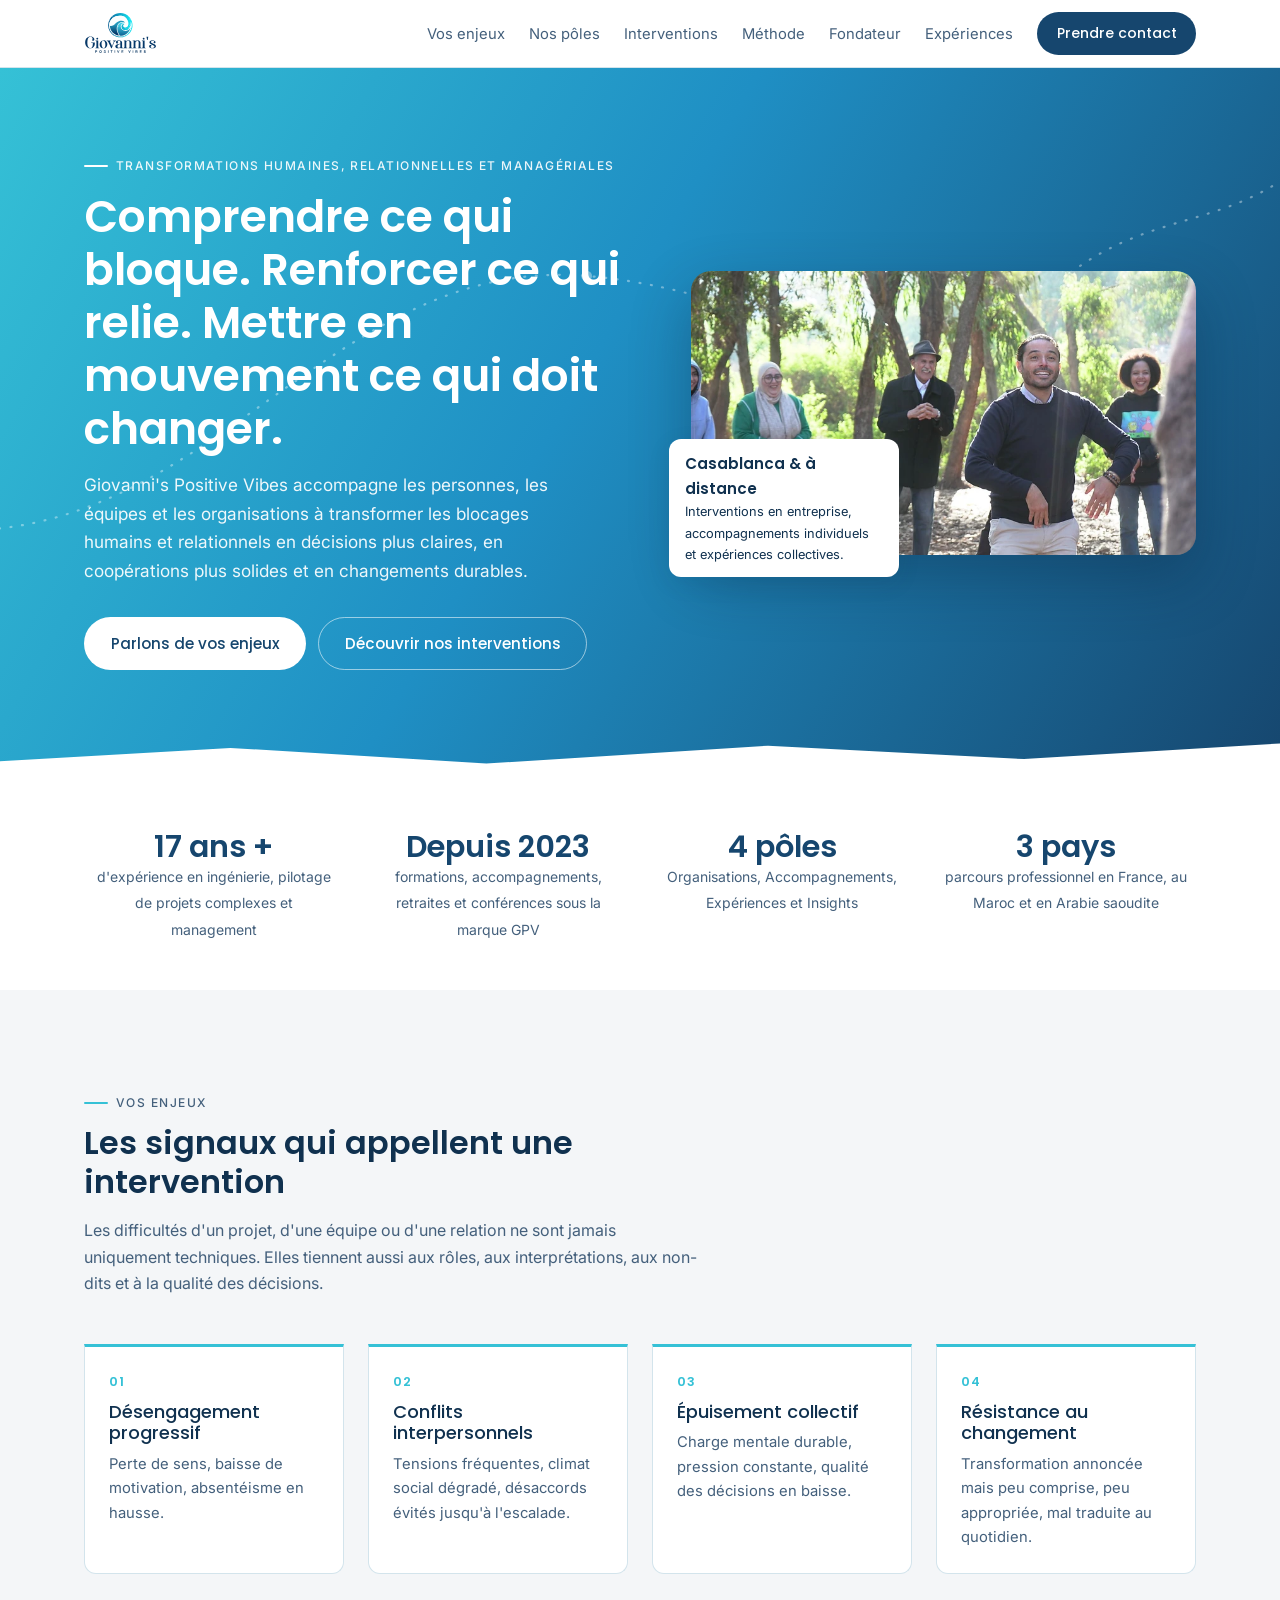
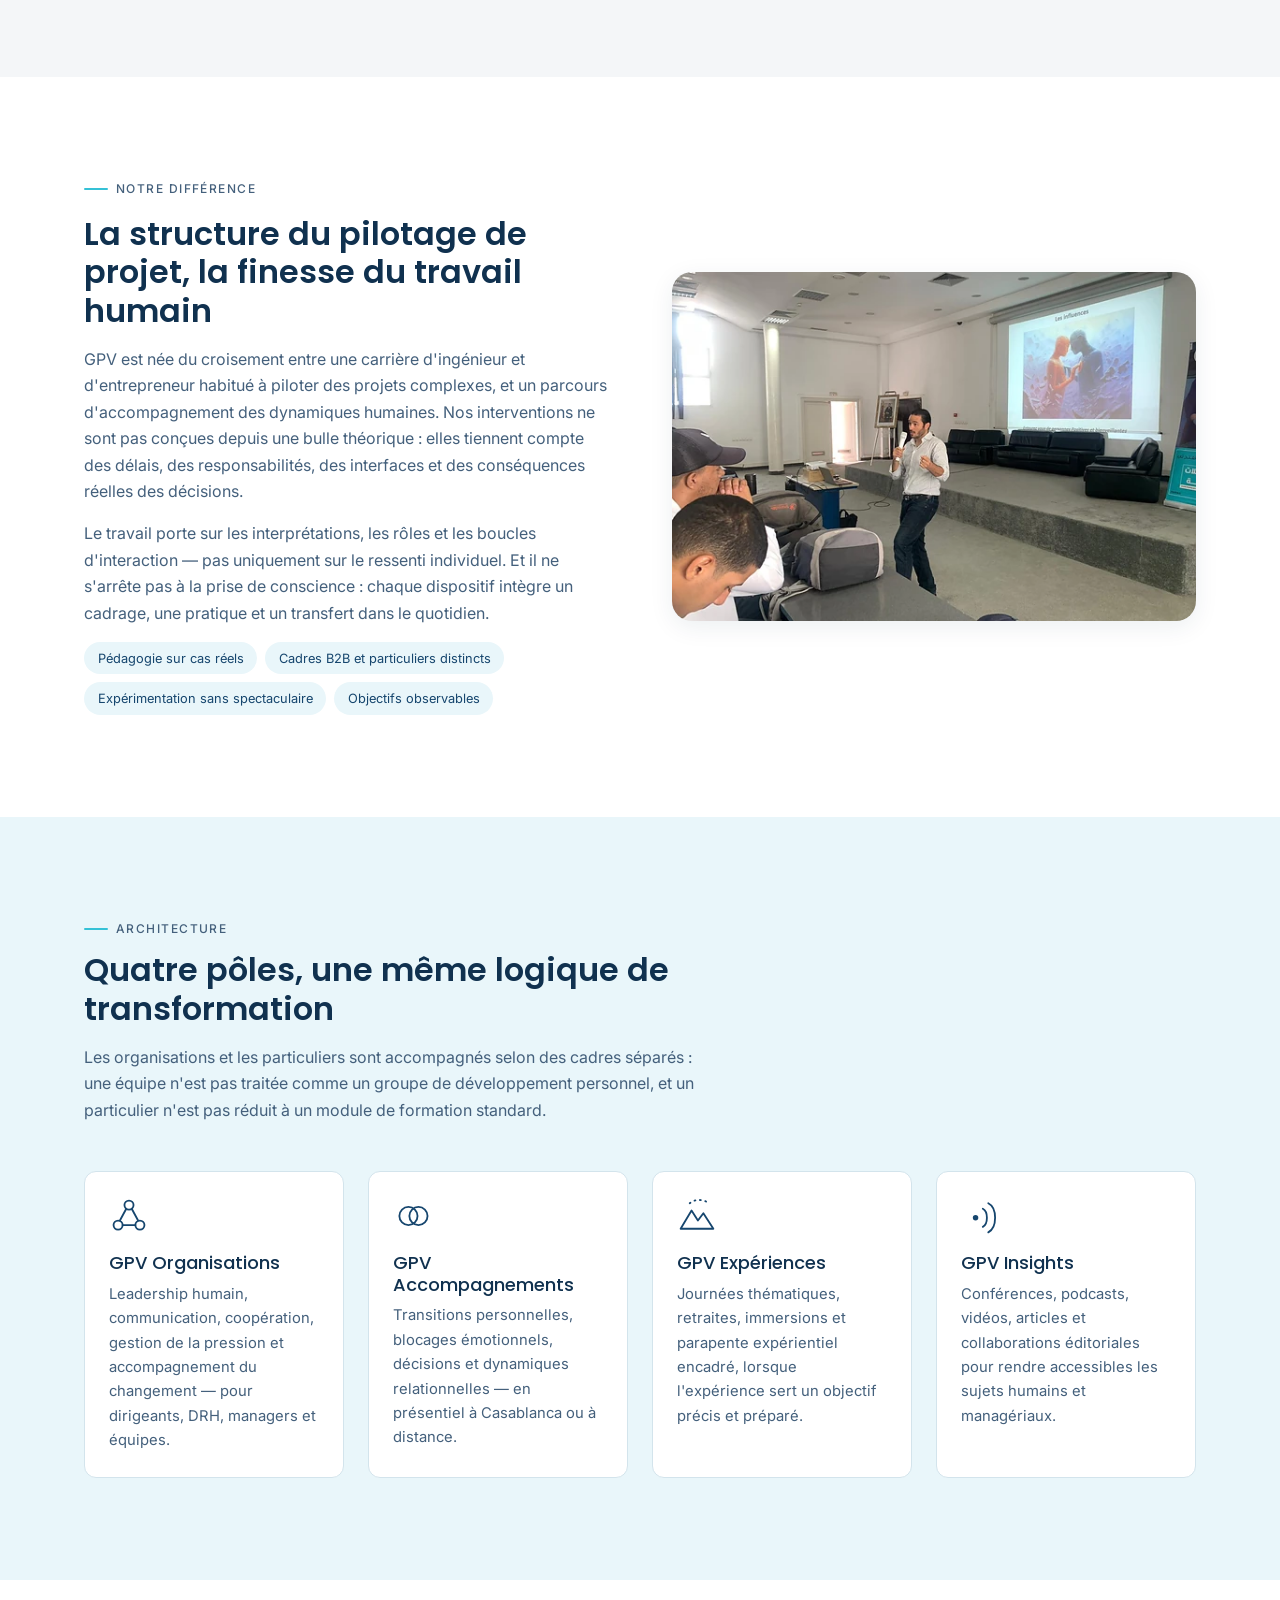
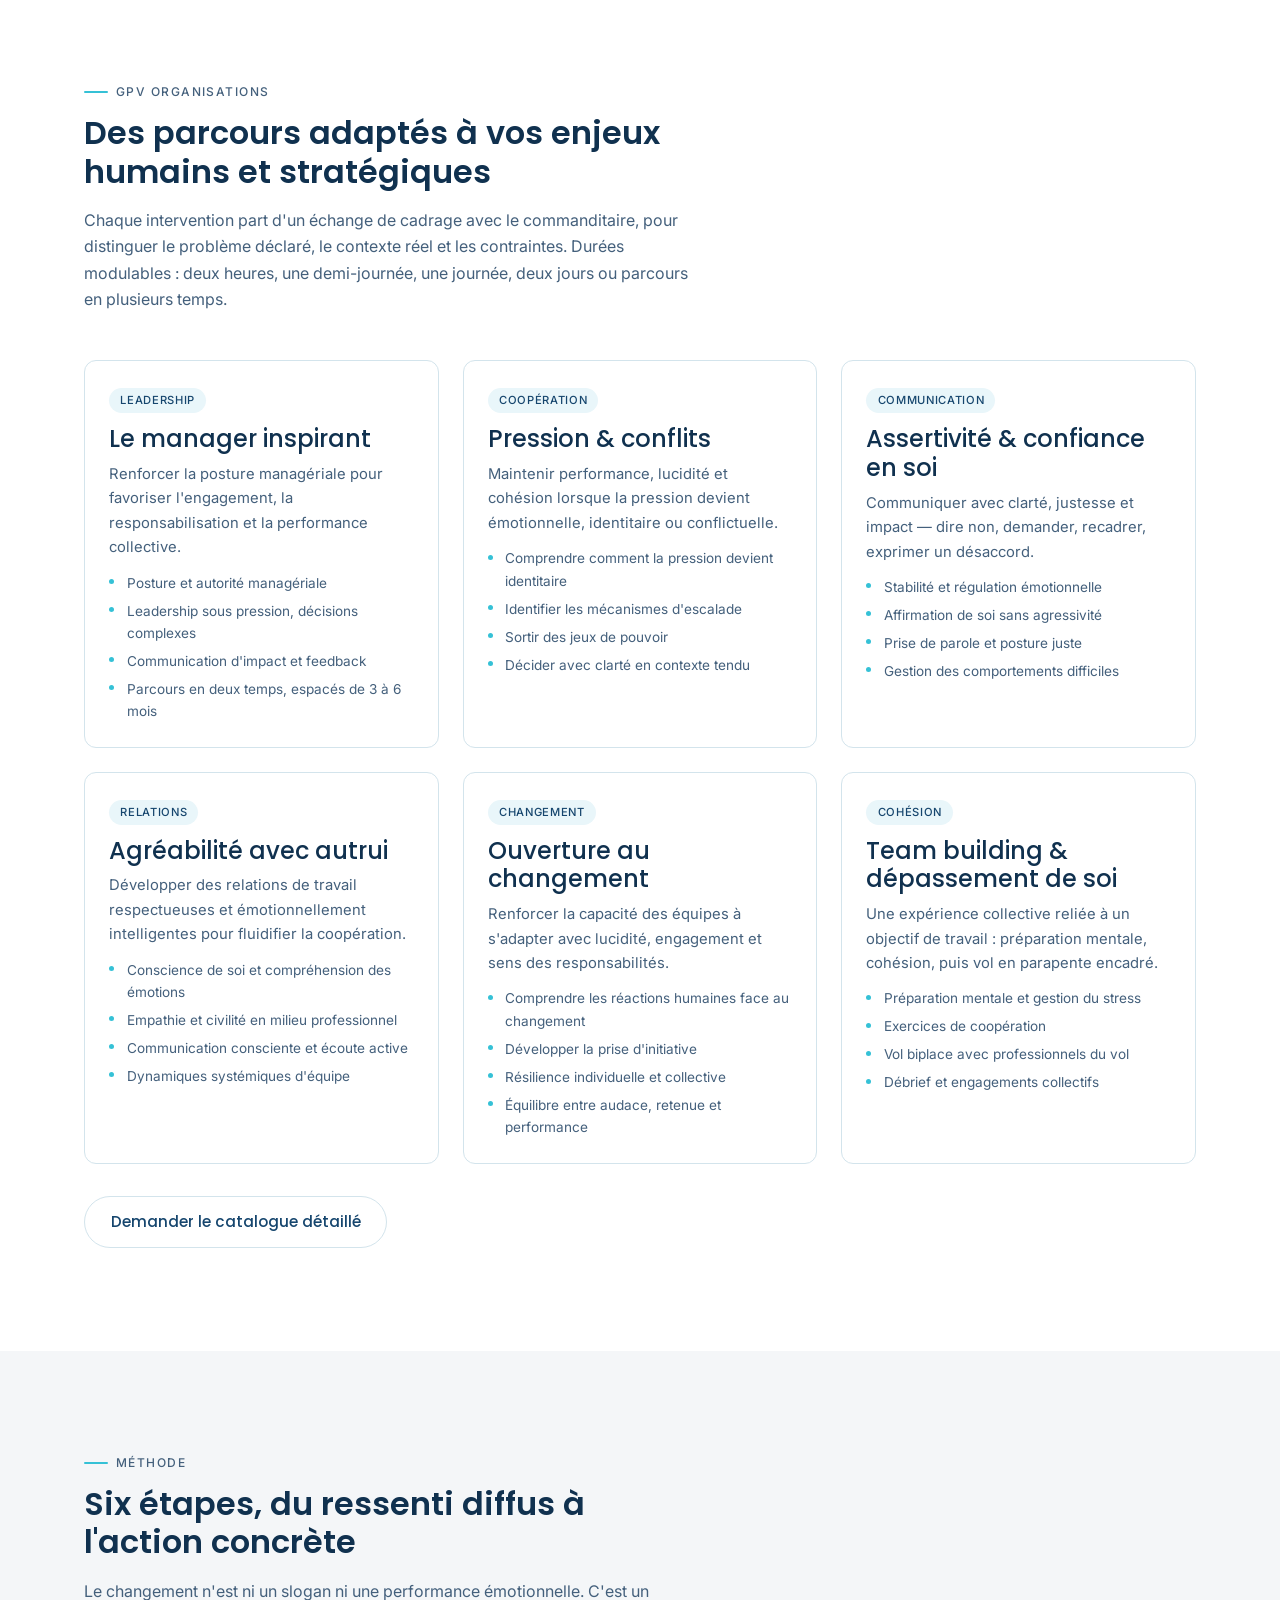
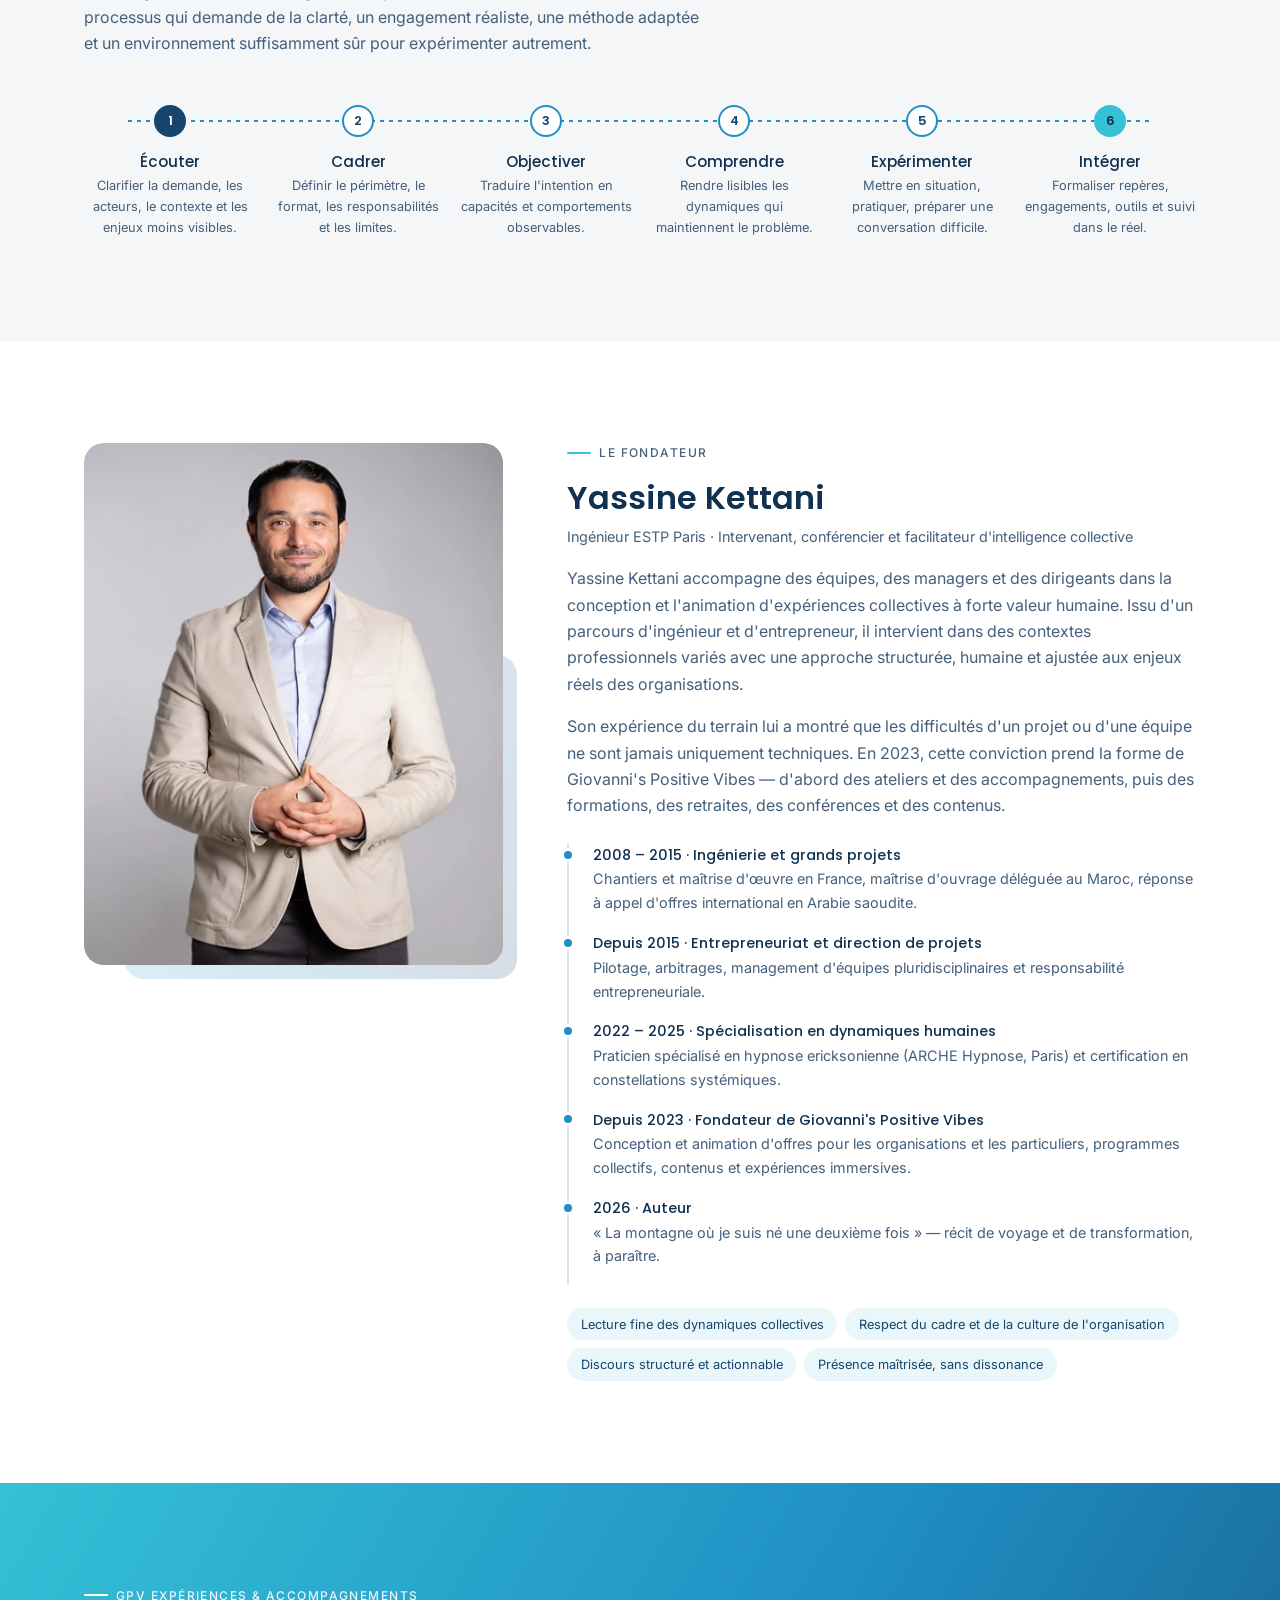
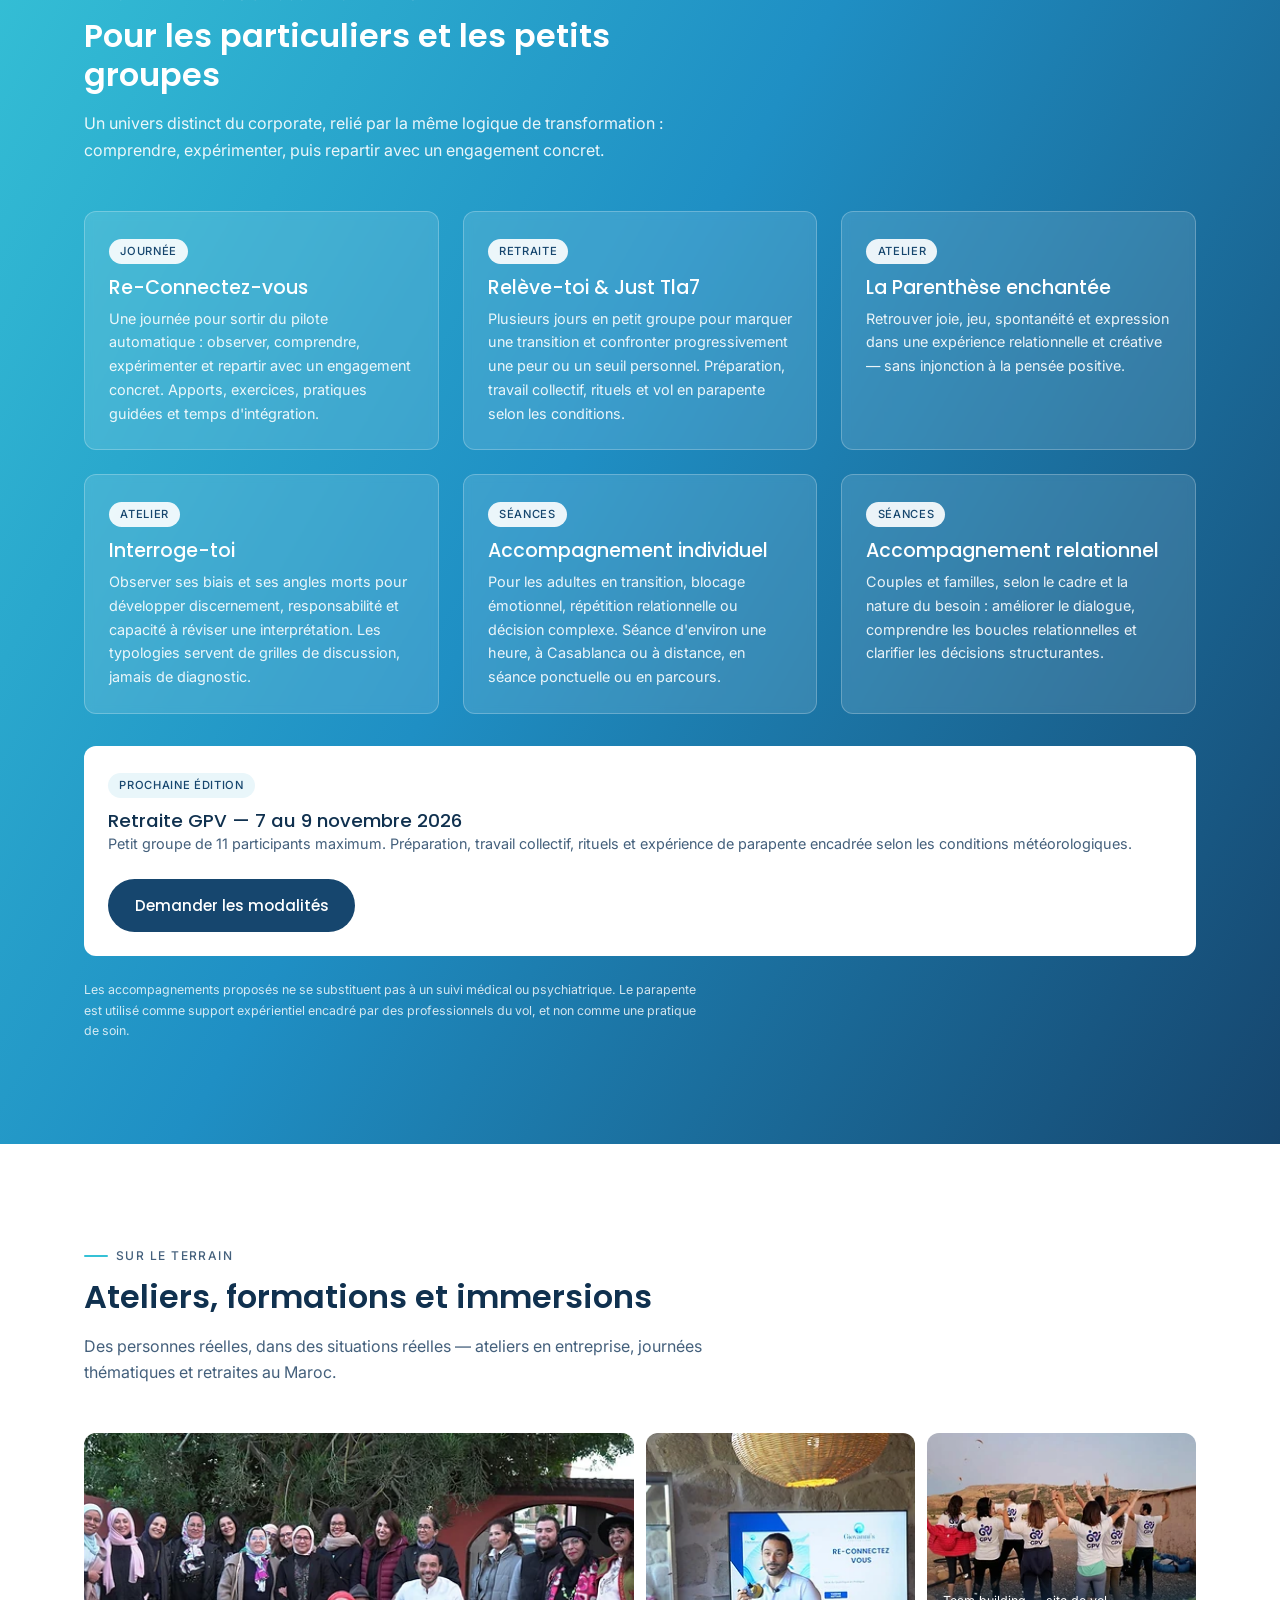
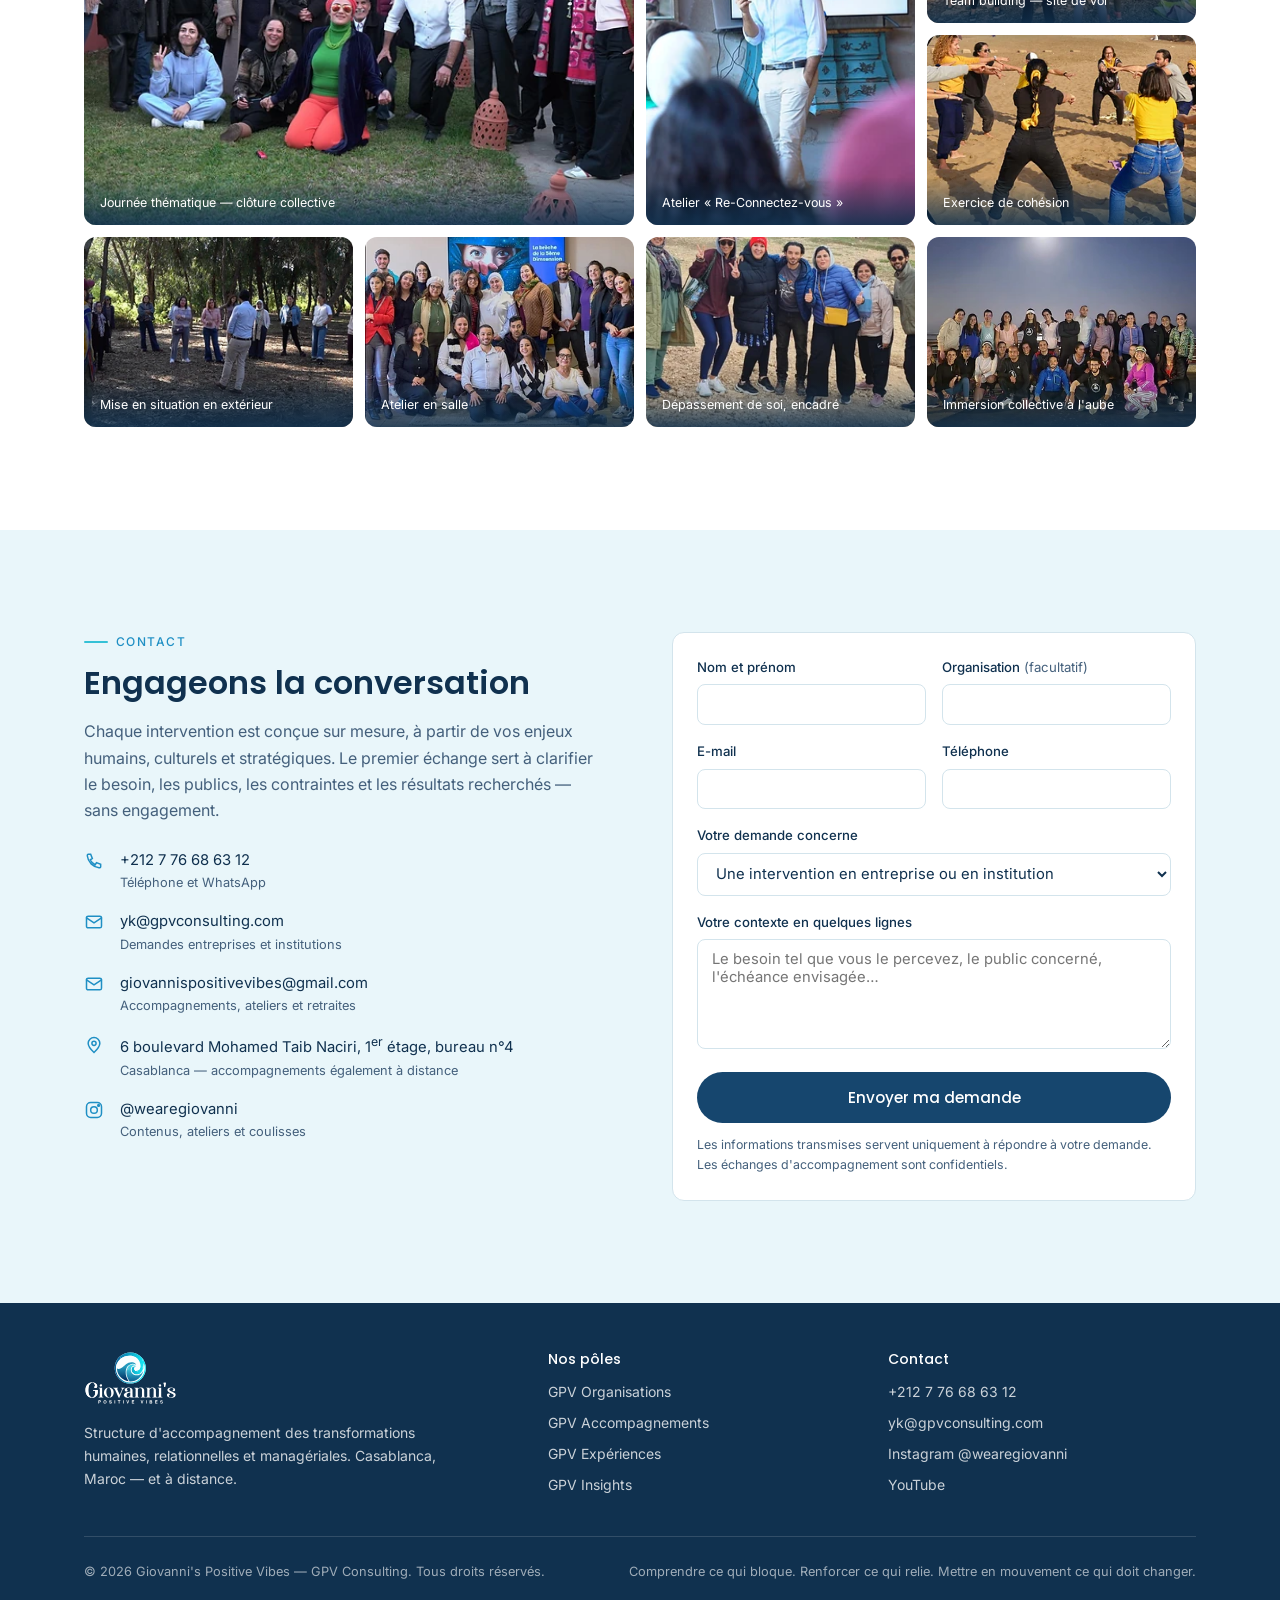
==== site/index.html @ feb708b2 "Initial commit" ====
<!doctype html>
<html lang="fr">
<head>
<meta charset="utf-8">
<meta name="viewport" content="width=device-width, initial-scale=1">
<title>Giovanni's Positive Vibes — Transformations humaines, relationnelles et managériales</title>
<meta name="description" content="GPV accompagne les personnes, les équipes et les organisations à transformer les blocages humains et relationnels en décisions plus claires, en coopérations plus solides et en changements durables. Casablanca et à distance.">
<meta property="og:title" content="Giovanni's Positive Vibes — Transformations humaines, relationnelles et managériales">
<meta property="og:description" content="Comprendre ce qui bloque. Renforcer ce qui relie. Mettre en mouvement ce qui doit changer.">
<meta property="og:image" content="img/manager-inspirant.jpg">
<meta property="og:type" content="website">
<link rel="icon" href="img/logo-gpv.svg">
<link rel="preconnect" href="https://fonts.googleapis.com">
<link rel="preconnect" href="https://fonts.gstatic.com" crossorigin>
<link href="https://fonts.googleapis.com/css2?family=Inter:wght@400;500;600&family=Poppins:wght@400;500;600&display=swap" rel="stylesheet">
<link rel="stylesheet" href="css/tokens.css">
<link rel="stylesheet" href="css/style.css">
</head>
<body>

<!-- ═══════════ NAVIGATION ═══════════ -->
<header class="nav">
  <div class="conteneur nav-int">
    <a class="nav-logo" href="#" aria-label="Giovanni's Positive Vibes — accueil">
      <img src="img/logo-gpv.svg" alt="Giovanni's Positive Vibes">
    </a>
    <button class="nav-burger" aria-label="Ouvrir le menu" aria-expanded="false" aria-controls="menu">
      <span></span><span></span><span></span>
    </button>
    <ul class="nav-liens" id="menu">
      <li><a href="#enjeux">Vos enjeux</a></li>
      <li><a href="#poles">Nos pôles</a></li>
      <li><a href="#interventions">Interventions</a></li>
      <li><a href="#methode">Méthode</a></li>
      <li><a href="#fondateur">Fondateur</a></li>
      <li><a href="#experiences">Expériences</a></li>
    </ul>
    <a class="btn btn--primaire btn--sm nav-cta" href="#contact">Prendre contact</a>
  </div>
</header>

<!-- ═══════════ HERO ═══════════ -->
<section class="hero">
  <svg class="hero-trace" viewBox="0 0 1440 600" preserveAspectRatio="none" aria-hidden="true">
    <path d="M-40 520 C 240 520, 380 210, 660 234 C 900 254, 1010 400, 1180 250 C 1290 152, 1380 190, 1480 96"
          fill="none" stroke="#fff" stroke-width="2.5" stroke-dasharray="1 12" stroke-linecap="round"/>
    <circle cx="-40" cy="520" r="8" fill="#fff"/>
    <circle cx="660" cy="234" r="6" fill="#fff"/>
    <circle cx="1180" cy="250" r="6" fill="#fff"/>
    <path d="M1480 96 l-16 -3 m16 3 l-7 14" stroke="#fff" stroke-width="3" fill="none" stroke-linecap="round"/>
  </svg>
  <div class="conteneur hero-int">
    <div>
      <p class="kicker">Transformations humaines, relationnelles et managériales</p>
      <h1>Comprendre ce qui bloque. Renforcer ce qui relie. Mettre en mouvement ce qui doit changer.</h1>
      <p class="hero-accroche">
        Giovanni's Positive Vibes accompagne les personnes, les équipes et les organisations
        à transformer les blocages humains et relationnels en décisions plus claires,
        en coopérations plus solides et en changements durables.
      </p>
      <div class="hero-actions">
        <a class="btn btn--clair" href="#contact">Parlons de vos enjeux</a>
        <a class="btn btn--fantome" href="#interventions">Découvrir nos interventions</a>
      </div>
    </div>
    <div class="hero-media">
      <picture><source type="image/webp" srcset="img/manager-inspirant.webp 1x, img/manager-inspirant@2x.webp 2x"><img src="img/manager-inspirant.jpg" width="1600" height="900" alt="Yassine Kettani animant un atelier expérientiel en extérieur avec un groupe de participants" fetchpriority="high" decoding="async"></picture>
      <div class="hero-vignette">
        <strong>Casablanca &amp; à distance</strong>
        Interventions en entreprise, accompagnements individuels et expériences collectives.
      </div>
    </div>
  </div>
</section>

<!-- ═══════════ REPÈRES ═══════════ -->
<section class="section" style="padding-top: var(--gpv-e-12); padding-bottom: var(--gpv-e-12);">
  <div class="conteneur">
    <div class="reperes reveal">
      <div class="repere">
        <strong>17 ans +</strong>
        <span>d'expérience en ingénierie, pilotage de projets complexes et management</span>
      </div>
      <div class="repere">
        <strong>Depuis 2023</strong>
        <span>formations, accompagnements, retraites et conférences sous la marque GPV</span>
      </div>
      <div class="repere">
        <strong>4 pôles</strong>
        <span>Organisations, Accompagnements, Expériences et Insights</span>
      </div>
      <div class="repere">
        <strong>3 pays</strong>
        <span>parcours professionnel en France, au Maroc et en Arabie saoudite</span>
      </div>
    </div>
  </div>
</section>

<!-- ═══════════ ENJEUX / SYMPTÔMES ═══════════ -->
<section class="section section--neutre" id="enjeux">
  <div class="conteneur">
    <div class="entete-section reveal">
      <p class="kicker">Vos enjeux</p>
      <h2>Les signaux qui appellent une intervention</h2>
      <p>
        Les difficultés d'un projet, d'une équipe ou d'une relation ne sont jamais uniquement
        techniques. Elles tiennent aussi aux rôles, aux interprétations, aux non-dits et à la
        qualité des décisions.
      </p>
    </div>
    <div class="grille g4 reveal">
      <div class="carte carte--symptome">
        <span class="carte-num">01</span>
        <h4>Désengagement progressif</h4>
        <p>Perte de sens, baisse de motivation, absentéisme en hausse.</p>
      </div>
      <div class="carte carte--symptome">
        <span class="carte-num">02</span>
        <h4>Conflits interpersonnels</h4>
        <p>Tensions fréquentes, climat social dégradé, désaccords évités jusqu'à l'escalade.</p>
      </div>
      <div class="carte carte--symptome">
        <span class="carte-num">03</span>
        <h4>Épuisement collectif</h4>
        <p>Charge mentale durable, pression constante, qualité des décisions en baisse.</p>
      </div>
      <div class="carte carte--symptome">
        <span class="carte-num">04</span>
        <h4>Résistance au changement</h4>
        <p>Transformation annoncée mais peu comprise, peu appropriée, mal traduite au quotidien.</p>
      </div>
    </div>
  </div>
</section>

<!-- ═══════════ DIFFÉRENCE ═══════════ -->
<section class="section">
  <div class="conteneur duo reveal">
    <div class="duo-texte">
      <p class="kicker">Notre différence</p>
      <h2>La structure du pilotage de projet, la finesse du travail humain</h2>
      <p>
        GPV est née du croisement entre une carrière d'ingénieur et d'entrepreneur habitué à piloter
        des projets complexes, et un parcours d'accompagnement des dynamiques humaines. Nos
        interventions ne sont pas conçues depuis une bulle théorique : elles tiennent compte
        des délais, des responsabilités, des interfaces et des conséquences réelles des décisions.
      </p>
      <p>
        Le travail porte sur les interprétations, les rôles et les boucles d'interaction —
        pas uniquement sur le ressenti individuel. Et il ne s'arrête pas à la prise de conscience :
        chaque dispositif intègre un cadrage, une pratique et un transfert dans le quotidien.
      </p>
      <div class="forces">
        <span class="force">Pédagogie sur cas réels</span>
        <span class="force">Cadres B2B et particuliers distincts</span>
        <span class="force">Expérimentation sans spectaculaire</span>
        <span class="force">Objectifs observables</span>
      </div>
    </div>
    <div class="duo-media">
      <picture><source type="image/webp" srcset="img/conference.webp 1x, img/conference@2x.webp 2x"><img src="img/conference.jpg" width="1120" height="747" alt="Yassine Kettani en conférence devant un auditoire" loading="lazy" decoding="async"></picture>
    </div>
  </div>
</section>

<!-- ═══════════ LES 4 PÔLES ═══════════ -->
<section class="section section--doux" id="poles">
  <div class="conteneur">
    <div class="entete-section reveal">
      <p class="kicker">Architecture</p>
      <h2>Quatre pôles, une même logique de transformation</h2>
      <p>
        Les organisations et les particuliers sont accompagnés selon des cadres séparés :
        une équipe n'est pas traitée comme un groupe de développement personnel, et un particulier
        n'est pas réduit à un module de formation standard.
      </p>
    </div>
    <div class="grille g4 reveal">
      <div class="carte">
        <div class="carte-picto">
          <svg width="40" height="40" viewBox="0 0 44 44" fill="none" stroke="currentColor" stroke-width="2" stroke-linecap="round" aria-hidden="true">
            <circle cx="22" cy="10" r="5"/><circle cx="10" cy="32" r="5"/><circle cx="34" cy="32" r="5"/>
            <path d="M19 14 L12 27 M25 14 L32 27 M15 32 L29 32"/>
          </svg>
        </div>
        <h4>GPV Organisations</h4>
        <p>Leadership humain, communication, coopération, gestion de la pression et accompagnement du changement — pour dirigeants, DRH, managers et équipes.</p>
      </div>
      <div class="carte">
        <div class="carte-picto">
          <svg width="40" height="40" viewBox="0 0 44 44" fill="none" stroke="currentColor" stroke-width="2" stroke-linecap="round" aria-hidden="true">
            <circle cx="17" cy="22" r="10"/><circle cx="28" cy="22" r="10"/>
          </svg>
        </div>
        <h4>GPV Accompagnements</h4>
        <p>Transitions personnelles, blocages émotionnels, décisions et dynamiques relationnelles — en présentiel à Casablanca ou à distance.</p>
      </div>
      <div class="carte">
        <div class="carte-picto">
          <svg width="40" height="40" viewBox="0 0 44 44" fill="none" stroke="currentColor" stroke-width="2" stroke-linecap="round" stroke-linejoin="round" aria-hidden="true">
            <path d="M4 36 L16 16 L23 27 L29 19 L40 36 Z"/>
            <path d="M14 8 C 20 3, 30 3, 36 9" stroke-dasharray="1 5"/>
          </svg>
        </div>
        <h4>GPV Expériences</h4>
        <p>Journées thématiques, retraites, immersions et parapente expérientiel encadré, lorsque l'expérience sert un objectif précis et préparé.</p>
      </div>
      <div class="carte">
        <div class="carte-picto">
          <svg width="40" height="40" viewBox="0 0 44 44" fill="none" stroke="currentColor" stroke-width="2" stroke-linecap="round" aria-hidden="true">
            <circle cx="16" cy="24" r="3" fill="currentColor" stroke="none"/>
            <path d="M24 14 C 30 17, 30 31, 24 34 M30 8 C 40 13, 40 35, 30 40"/>
          </svg>
        </div>
        <h4>GPV Insights</h4>
        <p>Conférences, podcasts, vidéos, articles et collaborations éditoriales pour rendre accessibles les sujets humains et managériaux.</p>
      </div>
    </div>
  </div>
</section>

<!-- ═══════════ INTERVENTIONS CORPORATE ═══════════ -->
<section class="section" id="interventions">
  <div class="conteneur">
    <div class="entete-section reveal">
      <p class="kicker">GPV Organisations</p>
      <h2>Des parcours adaptés à vos enjeux humains et stratégiques</h2>
      <p>
        Chaque intervention part d'un échange de cadrage avec le commanditaire, pour distinguer
        le problème déclaré, le contexte réel et les contraintes. Durées modulables :
        deux heures, une demi-journée, une journée, deux jours ou parcours en plusieurs temps.
      </p>
    </div>
    <div class="grille g3 reveal">
      <div class="carte carte--offre">
        <span class="etiquette">Leadership</span>
        <h3>Le manager inspirant</h3>
        <p>Renforcer la posture managériale pour favoriser l'engagement, la responsabilisation et la performance collective.</p>
        <ul>
          <li>Posture et autorité managériale</li>
          <li>Leadership sous pression, décisions complexes</li>
          <li>Communication d'impact et feedback</li>
          <li>Parcours en deux temps, espacés de 3 à 6 mois</li>
        </ul>
      </div>
      <div class="carte carte--offre">
        <span class="etiquette">Coopération</span>
        <h3>Pression &amp; conflits</h3>
        <p>Maintenir performance, lucidité et cohésion lorsque la pression devient émotionnelle, identitaire ou conflictuelle.</p>
        <ul>
          <li>Comprendre comment la pression devient identitaire</li>
          <li>Identifier les mécanismes d'escalade</li>
          <li>Sortir des jeux de pouvoir</li>
          <li>Décider avec clarté en contexte tendu</li>
        </ul>
      </div>
      <div class="carte carte--offre">
        <span class="etiquette">Communication</span>
        <h3>Assertivité &amp; confiance en soi</h3>
        <p>Communiquer avec clarté, justesse et impact — dire non, demander, recadrer, exprimer un désaccord.</p>
        <ul>
          <li>Stabilité et régulation émotionnelle</li>
          <li>Affirmation de soi sans agressivité</li>
          <li>Prise de parole et posture juste</li>
          <li>Gestion des comportements difficiles</li>
        </ul>
      </div>
      <div class="carte carte--offre">
        <span class="etiquette">Relations</span>
        <h3>Agréabilité avec autrui</h3>
        <p>Développer des relations de travail respectueuses et émotionnellement intelligentes pour fluidifier la coopération.</p>
        <ul>
          <li>Conscience de soi et compréhension des émotions</li>
          <li>Empathie et civilité en milieu professionnel</li>
          <li>Communication consciente et écoute active</li>
          <li>Dynamiques systémiques d'équipe</li>
        </ul>
      </div>
      <div class="carte carte--offre">
        <span class="etiquette">Changement</span>
        <h3>Ouverture au changement</h3>
        <p>Renforcer la capacité des équipes à s'adapter avec lucidité, engagement et sens des responsabilités.</p>
        <ul>
          <li>Comprendre les réactions humaines face au changement</li>
          <li>Développer la prise d'initiative</li>
          <li>Résilience individuelle et collective</li>
          <li>Équilibre entre audace, retenue et performance</li>
        </ul>
      </div>
      <div class="carte carte--offre">
        <span class="etiquette">Cohésion</span>
        <h3>Team building &amp; dépassement de soi</h3>
        <p>Une expérience collective reliée à un objectif de travail : préparation mentale, cohésion, puis vol en parapente encadré.</p>
        <ul>
          <li>Préparation mentale et gestion du stress</li>
          <li>Exercices de coopération</li>
          <li>Vol biplace avec professionnels du vol</li>
          <li>Débrief et engagements collectifs</li>
        </ul>
      </div>
    </div>
    <p style="margin-top: var(--gpv-e-8);" class="reveal">
      <a class="btn btn--contour" href="#contact">Demander le catalogue détaillé</a>
    </p>
  </div>
</section>

<!-- ═══════════ MÉTHODE ═══════════ -->
<section class="section section--neutre methode" id="methode">
  <div class="conteneur">
    <div class="entete-section reveal">
      <p class="kicker">Méthode</p>
      <h2>Six étapes, du ressenti diffus à l'action concrète</h2>
      <p>
        Le changement n'est ni un slogan ni une performance émotionnelle. C'est un processus qui
        demande de la clarté, un engagement réaliste, une méthode adaptée et un environnement
        suffisamment sûr pour expérimenter autrement.
      </p>
    </div>
    <div class="methode-etapes reveal">
      <div class="etape">
        <div class="etape-pastille">1</div>
        <h4>Écouter</h4>
        <p>Clarifier la demande, les acteurs, le contexte et les enjeux moins visibles.</p>
      </div>
      <div class="etape">
        <div class="etape-pastille">2</div>
        <h4>Cadrer</h4>
        <p>Définir le périmètre, le format, les responsabilités et les limites.</p>
      </div>
      <div class="etape">
        <div class="etape-pastille">3</div>
        <h4>Objectiver</h4>
        <p>Traduire l'intention en capacités et comportements observables.</p>
      </div>
      <div class="etape">
        <div class="etape-pastille">4</div>
        <h4>Comprendre</h4>
        <p>Rendre lisibles les dynamiques qui maintiennent le problème.</p>
      </div>
      <div class="etape">
        <div class="etape-pastille">5</div>
        <h4>Expérimenter</h4>
        <p>Mettre en situation, pratiquer, préparer une conversation difficile.</p>
      </div>
      <div class="etape">
        <div class="etape-pastille">6</div>
        <h4>Intégrer</h4>
        <p>Formaliser repères, engagements, outils et suivi dans le réel.</p>
      </div>
    </div>
  </div>
</section>

<!-- ═══════════ FONDATEUR ═══════════ -->
<section class="section" id="fondateur">
  <div class="conteneur fondateur reveal">
    <div class="fondateur-photo">
      <picture><source type="image/webp" srcset="img/fondateur.webp 1x, img/fondateur@2x.webp 2x"><img src="img/fondateur.jpg" width="940" height="1170" alt="Portrait de Yassine Kettani, fondateur de Giovanni's Positive Vibes" loading="lazy" decoding="async"></picture>
    </div>
    <div>
      <p class="kicker">Le fondateur</p>
      <h2 style="margin: var(--gpv-e-3) 0 0;">Yassine Kettani</h2>
      <p class="fondateur-titres">
        Ingénieur ESTP Paris · Intervenant, conférencier et facilitateur d'intelligence collective
      </p>
      <p>
        Yassine Kettani accompagne des équipes, des managers et des dirigeants dans la conception
        et l'animation d'expériences collectives à forte valeur humaine. Issu d'un parcours
        d'ingénieur et d'entrepreneur, il intervient dans des contextes professionnels variés avec
        une approche structurée, humaine et ajustée aux enjeux réels des organisations.
      </p>
      <p>
        Son expérience du terrain lui a montré que les difficultés d'un projet ou d'une équipe ne
        sont jamais uniquement techniques. En 2023, cette conviction prend la forme de Giovanni's
        Positive Vibes — d'abord des ateliers et des accompagnements, puis des formations,
        des retraites, des conférences et des contenus.
      </p>

      <ul class="parcours">
        <li><strong>2008 – 2015 · Ingénierie et grands projets</strong><br>
          <span>Chantiers et maîtrise d'œuvre en France, maîtrise d'ouvrage déléguée au Maroc, réponse à appel d'offres international en Arabie saoudite.</span></li>
        <li><strong>Depuis 2015 · Entrepreneuriat et direction de projets</strong><br>
          <span>Pilotage, arbitrages, management d'équipes pluridisciplinaires et responsabilité entrepreneuriale.</span></li>
        <li><strong>2022 – 2025 · Spécialisation en dynamiques humaines</strong><br>
          <span>Praticien spécialisé en hypnose ericksonienne (ARCHE Hypnose, Paris) et certification en constellations systémiques.</span></li>
        <li><strong>Depuis 2023 · Fondateur de Giovanni's Positive Vibes</strong><br>
          <span>Conception et animation d'offres pour les organisations et les particuliers, programmes collectifs, contenus et expériences immersives.</span></li>
        <li><strong>2026 · Auteur</strong><br>
          <span>« La montagne où je suis né une deuxième fois » — récit de voyage et de transformation, à paraître.</span></li>
      </ul>

      <div class="forces">
        <span class="force">Lecture fine des dynamiques collectives</span>
        <span class="force">Respect du cadre et de la culture de l'organisation</span>
        <span class="force">Discours structuré et actionnable</span>
        <span class="force">Présence maîtrisée, sans dissonance</span>
      </div>
    </div>
  </div>
</section>

<!-- ═══════════ EXPÉRIENCES (B2C) ═══════════ -->
<section class="section experiences" id="experiences">
  <div class="conteneur">
    <div class="entete-section reveal">
      <p class="kicker">GPV Expériences &amp; Accompagnements</p>
      <h2>Pour les particuliers et les petits groupes</h2>
      <p>
        Un univers distinct du corporate, relié par la même logique de transformation :
        comprendre, expérimenter, puis repartir avec un engagement concret.
      </p>
    </div>
    <div class="grille g3 reveal">
      <div class="carte-exp">
        <span class="etiquette">Journée</span>
        <h3>Re-Connectez-vous</h3>
        <p>Une journée pour sortir du pilote automatique : observer, comprendre, expérimenter et repartir avec un engagement concret. Apports, exercices, pratiques guidées et temps d'intégration.</p>
      </div>
      <div class="carte-exp">
        <span class="etiquette">Retraite</span>
        <h3>Relève-toi &amp; Just Tla7</h3>
        <p>Plusieurs jours en petit groupe pour marquer une transition et confronter progressivement une peur ou un seuil personnel. Préparation, travail collectif, rituels et vol en parapente selon les conditions.</p>
      </div>
      <div class="carte-exp">
        <span class="etiquette">Atelier</span>
        <h3>La Parenthèse enchantée</h3>
        <p>Retrouver joie, jeu, spontanéité et expression dans une expérience relationnelle et créative — sans injonction à la pensée positive.</p>
      </div>
      <div class="carte-exp">
        <span class="etiquette">Atelier</span>
        <h3>Interroge-toi</h3>
        <p>Observer ses biais et ses angles morts pour développer discernement, responsabilité et capacité à réviser une interprétation. Les typologies servent de grilles de discussion, jamais de diagnostic.</p>
      </div>
      <div class="carte-exp">
        <span class="etiquette">Séances</span>
        <h3>Accompagnement individuel</h3>
        <p>Pour les adultes en transition, blocage émotionnel, répétition relationnelle ou décision complexe. Séance d'environ une heure, à Casablanca ou à distance, en séance ponctuelle ou en parcours.</p>
      </div>
      <div class="carte-exp">
        <span class="etiquette">Séances</span>
        <h3>Accompagnement relationnel</h3>
        <p>Couples et familles, selon le cadre et la nature du besoin : améliorer le dialogue, comprendre les boucles relationnelles et clarifier les décisions structurantes.</p>
      </div>
    </div>

    <div class="encart-agenda reveal">
      <div>
        <span class="etiquette">Prochaine édition</span>
        <h3 style="font-size:1.15rem;">Retraite GPV — 7 au 9 novembre 2026</h3>
        <p>Petit groupe de 11 participants maximum. Préparation, travail collectif, rituels et expérience de parapente encadrée selon les conditions météorologiques.</p>
      </div>
      <a class="btn btn--primaire" href="#contact">Demander les modalités</a>
    </div>

    <p class="mention" style="color: rgba(255,255,255,.8); margin-top: var(--gpv-e-6); max-width: 78ch;">
      Les accompagnements proposés ne se substituent pas à un suivi médical ou psychiatrique.
      Le parapente est utilisé comme support expérientiel encadré par des professionnels du vol,
      et non comme une pratique de soin.
    </p>
  </div>
</section>

<!-- ═══════════ GALERIE ═══════════ -->
<section class="section">
  <div class="conteneur">
    <div class="entete-section reveal">
      <p class="kicker">Sur le terrain</p>
      <h2>Ateliers, formations et immersions</h2>
      <p>Des personnes réelles, dans des situations réelles — ateliers en entreprise, journées thématiques et retraites au Maroc.</p>
    </div>
    <div class="galerie reveal">
      <figure class="large">
        <picture><source type="image/webp" srcset="img/groupe-jardin.webp 1x, img/groupe-jardin@2x.webp 2x"><img src="img/groupe-jardin.jpg" width="1200" height="752" alt="Groupe de participants réunis à l'issue d'une journée d'atelier" loading="lazy" decoding="async"></picture>
        <figcaption>Journée thématique — clôture collective</figcaption>
      </figure>
      <figure class="haute">
        <picture><source type="image/webp" srcset="img/atelier-reconnectez.webp 1x, img/atelier-reconnectez@2x.webp 2x"><img src="img/atelier-reconnectez.jpg" width="576" height="758" alt="Animation de l'atelier Re-Connectez-vous devant un écran de présentation" loading="lazy" decoding="async"></picture>
        <figcaption>Atelier « Re-Connectez-vous »</figcaption>
      </figure>
      <figure>
        <picture><source type="image/webp" srcset="img/parapente-gpv.webp 1x, img/parapente-gpv@2x.webp 2x"><img src="img/parapente-gpv.jpg" width="600" height="600" alt="Équipe en t-shirts GPV, bras levés, sur un site de décollage de parapente" loading="lazy" decoding="async"></picture>
        <figcaption>Team building — site de vol</figcaption>
      </figure>
      <figure>
        <picture><source type="image/webp" srcset="img/plage-teambuilding.webp 1x, img/plage-teambuilding@2x.webp 2x"><img src="img/plage-teambuilding.jpg" width="680" height="442" alt="Exercice de cohésion en cercle sur la plage" loading="lazy" decoding="async"></picture>
        <figcaption>Exercice de cohésion</figcaption>
      </figure>
      <figure>
        <picture><source type="image/webp" srcset="img/cercle-foret.webp 1x, img/cercle-foret@2x.webp 2x"><img src="img/cercle-foret.jpg" width="600" height="833" alt="Groupe en cercle lors d'une mise en situation en extérieur" loading="lazy" decoding="async"></picture>
        <figcaption>Mise en situation en extérieur</figcaption>
      </figure>
      <figure>
        <picture><source type="image/webp" srcset="img/atelier-groupe.webp 1x, img/atelier-groupe@2x.webp 2x"><img src="img/atelier-groupe.jpg" width="680" height="510" alt="Groupe de participants à l'issue d'un atelier en salle" loading="lazy" decoding="async"></picture>
        <figcaption>Atelier en salle</figcaption>
      </figure>
      <figure>
        <picture><source type="image/webp" srcset="img/parapente-equipe.webp 1x, img/parapente-equipe@2x.webp 2x"><img src="img/parapente-equipe.jpg" width="680" height="495" alt="Groupe de participants au sommet du site de vol" loading="lazy" decoding="async"></picture>
        <figcaption>Dépassement de soi, encadré</figcaption>
      </figure>
      <figure>
        <picture><source type="image/webp" srcset="img/groupe-aube.webp 1x, img/groupe-aube@2x.webp 2x"><img src="img/groupe-aube.jpg" width="1200" height="531" alt="Grand groupe réuni à l'aube en bord de mer" loading="lazy" decoding="async"></picture>
        <figcaption>Immersion collective à l'aube</figcaption>
      </figure>
    </div>
  </div>
</section>

<!-- ═══════════ CONTACT ═══════════ -->
<section class="section section--doux" id="contact">
  <div class="conteneur contact">
    <div class="reveal">
      <p class="kicker">Contact</p>
      <h2 style="margin: var(--gpv-e-3) 0 var(--gpv-e-4);">Engageons la conversation</h2>
      <p style="color: var(--gpv-texte-secondaire);">
        Chaque intervention est conçue sur mesure, à partir de vos enjeux humains, culturels et
        stratégiques. Le premier échange sert à clarifier le besoin, les publics, les contraintes
        et les résultats recherchés — sans engagement.
      </p>
      <ul class="coord">
        <li>
          <svg width="20" height="20" viewBox="0 0 24 24" fill="none" stroke="currentColor" stroke-width="1.8" stroke-linecap="round" aria-hidden="true"><path d="M4 5c0-.6.4-1 1-1h3l2 5-2.5 1.5a12 12 0 006 6L15 14l5 2v3c0 .6-.4 1-1 1h-1A16 16 0 014 6V5z"/></svg>
          <span><a href="tel:+212776686312">+212 7 76 68 63 12</a><small>Téléphone et WhatsApp</small></span>
        </li>
        <li>
          <svg width="20" height="20" viewBox="0 0 24 24" fill="none" stroke="currentColor" stroke-width="1.8" stroke-linecap="round" aria-hidden="true"><rect x="3" y="5" width="18" height="14" rx="2"/><path d="M3 7l9 6 9-6"/></svg>
          <span><a href="mailto:yk@gpvconsulting.com">yk@gpvconsulting.com</a><small>Demandes entreprises et institutions</small></span>
        </li>
        <li>
          <svg width="20" height="20" viewBox="0 0 24 24" fill="none" stroke="currentColor" stroke-width="1.8" stroke-linecap="round" aria-hidden="true"><rect x="3" y="5" width="18" height="14" rx="2"/><path d="M3 7l9 6 9-6"/></svg>
          <span><a href="mailto:giovannispositivevibes@gmail.com">giovannispositivevibes@gmail.com</a><small>Accompagnements, ateliers et retraites</small></span>
        </li>
        <li>
          <svg width="20" height="20" viewBox="0 0 24 24" fill="none" stroke="currentColor" stroke-width="1.8" stroke-linecap="round" aria-hidden="true"><path d="M12 21s7-6.3 7-11a7 7 0 10-14 0c0 4.7 7 11 7 11z"/><circle cx="12" cy="10" r="2.5"/></svg>
          <span>6 boulevard Mohamed Taib Naciri, 1<sup>er</sup> étage, bureau n°4<small>Casablanca — accompagnements également à distance</small></span>
        </li>
        <li>
          <svg width="20" height="20" viewBox="0 0 24 24" fill="none" stroke="currentColor" stroke-width="1.8" stroke-linecap="round" aria-hidden="true"><rect x="3" y="3" width="18" height="18" rx="5"/><circle cx="12" cy="12" r="4"/><circle cx="17.5" cy="6.5" r="1" fill="currentColor"/></svg>
          <span><a href="https://www.instagram.com/wearegiovanni/">@wearegiovanni</a><small>Contenus, ateliers et coulisses</small></span>
        </li>
      </ul>
    </div>

    <form class="reveal" id="formulaire">
      <div class="champ-duo">
        <div class="champ">
          <label for="nom">Nom et prénom</label>
          <input type="text" id="nom" name="nom" required autocomplete="name">
        </div>
        <div class="champ">
          <label for="organisation">Organisation <span style="color:var(--gpv-texte-secondaire);font-weight:400;">(facultatif)</span></label>
          <input type="text" id="organisation" name="organisation" autocomplete="organization">
        </div>
      </div>
      <div class="champ-duo">
        <div class="champ">
          <label for="email">E-mail</label>
          <input type="email" id="email" name="email" required autocomplete="email">
        </div>
        <div class="champ">
          <label for="telephone">Téléphone</label>
          <input type="tel" id="telephone" name="telephone" autocomplete="tel">
        </div>
      </div>
      <div class="champ">
        <label for="sujet">Votre demande concerne</label>
        <select id="sujet" name="sujet">
          <option>Une intervention en entreprise ou en institution</option>
          <option>Une conférence ou un temps fort managérial</option>
          <option>Un team building</option>
          <option>Un accompagnement individuel</option>
          <option>Un accompagnement relationnel (couple, famille)</option>
          <option>Un atelier ou une retraite</option>
          <option>Une collaboration éditoriale ou média</option>
        </select>
      </div>
      <div class="champ">
        <label for="message">Votre contexte en quelques lignes</label>
        <textarea id="message" name="message" required placeholder="Le besoin tel que vous le percevez, le public concerné, l'échéance envisagée…"></textarea>
      </div>
      <button class="btn btn--primaire" type="submit" style="width:100%; justify-content:center;">Envoyer ma demande</button>
      <p class="mention">
        Les informations transmises servent uniquement à répondre à votre demande. Les échanges
        d'accompagnement sont confidentiels.
      </p>
    </form>
  </div>
</section>

<!-- ═══════════ PIED DE PAGE ═══════════ -->
<footer class="pied">
  <div class="conteneur">
    <div class="pied-haut">
      <div>
        <img src="img/logo-gpv-blanc.svg" alt="Giovanni's Positive Vibes">
        <p style="max-width: 42ch;">
          Structure d'accompagnement des transformations humaines, relationnelles et managériales.
          Casablanca, Maroc — et à distance.
        </p>
      </div>
      <div>
        <h4>Nos pôles</h4>
        <ul>
          <li><a href="#interventions">GPV Organisations</a></li>
          <li><a href="#experiences">GPV Accompagnements</a></li>
          <li><a href="#experiences">GPV Expériences</a></li>
          <li><a href="#fondateur">GPV Insights</a></li>
        </ul>
      </div>
      <div>
        <h4>Contact</h4>
        <ul>
          <li><a href="tel:+212776686312">+212 7 76 68 63 12</a></li>
          <li><a href="mailto:yk@gpvconsulting.com">yk@gpvconsulting.com</a></li>
          <li><a href="https://www.instagram.com/wearegiovanni/">Instagram @wearegiovanni</a></li>
          <li><a href="https://www.youtube.com/@giovannispositivevibes">YouTube</a></li>
        </ul>
      </div>
    </div>
    <div class="pied-bas">
      <span>© 2026 Giovanni's Positive Vibes — GPV Consulting. Tous droits réservés.</span>
      <span>Comprendre ce qui bloque. Renforcer ce qui relie. Mettre en mouvement ce qui doit changer.</span>
    </div>
  </div>
</footer>

<script>
  // menu mobile
  const burger = document.querySelector('.nav-burger');
  const menu = document.getElementById('menu');
  burger.addEventListener('click', () => {
    const ouvert = menu.classList.toggle('ouvert');
    burger.setAttribute('aria-expanded', ouvert);
  });
  menu.addEventListener('click', e => {
    if (e.target.tagName === 'A') { menu.classList.remove('ouvert'); burger.setAttribute('aria-expanded', false); }
  });

  // apparition au défilement
  const observateur = new IntersectionObserver(entrees => {
    entrees.forEach(e => { if (e.isIntersecting) { e.target.classList.add('vu'); observateur.unobserve(e.target); } });
  }, { rootMargin: '0px 0px -60px 0px' });
  document.querySelectorAll('.reveal').forEach(el => observateur.observe(el));

  // formulaire : compose un e-mail prérempli (aucun serveur requis)
  document.getElementById('formulaire').addEventListener('submit', e => {
    e.preventDefault();
    const d = new FormData(e.target);
    const corps = [
      'Nom : ' + d.get('nom'),
      'Organisation : ' + (d.get('organisation') || '—'),
      'E-mail : ' + d.get('email'),
      'Téléphone : ' + (d.get('telephone') || '—'),
      'Demande : ' + d.get('sujet'),
      '',
      'Contexte :',
      d.get('message')
    ].join('\n');
    const pro = d.get('sujet').includes('entreprise') || d.get('sujet').includes('conférence') || d.get('sujet').includes('team building');
    const dest = pro ? 'yk@gpvconsulting.com' : 'giovannispositivevibes@gmail.com';
    location.href = 'mailto:' + dest
      + '?subject=' + encodeURIComponent('Demande via le site — ' + d.get('sujet'))
      + '&body=' + encodeURIComponent(corps);
  });
</script>
</body>
</html>
---- site/css/tokens.css ----
/* ============================================================
   GPV — Giovanni's Positive Vibes
   Design tokens · Direction « La Trajectoire » · v1.0 · juillet 2026
   Source unique de vérité : la charte (charte/index.html), le site
   et tous les gabarits (print + réseaux sociaux) consomment ces variables.
   ============================================================ */

:root {
  /* ---- Couleurs de marque (issues du logo) ------------------ */
  --gpv-turquoise: #35C1D6;
  --gpv-azur:      #1F8FC4;
  --gpv-indigo:    #16466E;
  --gpv-nuit:      #10314F;
  --gpv-ciel:      #E9F6FA;
  --gpv-perle:     #F4F6F8;
  --gpv-blanc:     #FFFFFF;

  /* ---- Rôles fonctionnels ------------------------------------ */
  --gpv-texte:             var(--gpv-nuit);
  --gpv-texte-secondaire:  #44607C;            /* AA sur blanc (6,5:1) */
  --gpv-texte-inverse:     var(--gpv-blanc);
  --gpv-fond:              var(--gpv-blanc);
  --gpv-fond-doux:         var(--gpv-ciel);
  --gpv-fond-neutre:       var(--gpv-perle);
  --gpv-fond-sombre:       var(--gpv-nuit);
  --gpv-action:            var(--gpv-indigo);  /* boutons/liens : blanc dessus = AA (9,8:1) */
  --gpv-action-survol:     var(--gpv-azur);
  --gpv-accent:            var(--gpv-turquoise); /* accent graphique — jamais pour du texte sur blanc */
  --gpv-filet:             #D3E4EC;

  /* ---- Dégradé signature (réservé aux moments clés) ---------- */
  --gpv-degrade:      linear-gradient(120deg, #35C1D6 0%, #1F8FC4 45%, #16466E 100%);
  --gpv-degrade-doux: linear-gradient(120deg, rgba(53,193,214,.14), rgba(31,143,196,.10), rgba(22,70,110,.16));

  /* ---- Typographies (2 familles maximum) --------------------- */
  --gpv-font-titres: 'Poppins', 'Segoe UI', 'Helvetica Neue', sans-serif;
  --gpv-font-texte:  'Inter', 'Helvetica Neue', Arial, sans-serif;

  --gpv-taille-h1:      clamp(2.125rem, 4vw, 2.75rem);  /* 34–44 px · Poppins 600 · lh 1.18 */
  --gpv-taille-h2:      clamp(1.625rem, 3vw, 2rem);     /* 26–32 px · Poppins 600 · lh 1.25 */
  --gpv-taille-h3:      1.5rem;                         /* 24 px · Poppins 500 · lh 1.33 */
  --gpv-taille-h4:      1.125rem;                       /* 18 px · Poppins 500 · lh 1.45 */
  --gpv-taille-texte:   1rem;                           /* 16 px · Inter 400 · lh 1.65 */
  --gpv-taille-petit:   .875rem;                        /* 14 px · Inter 400 · lh 1.6 */
  --gpv-taille-legende: .75rem;                         /* 12 px · Inter 500 · maj + espacé */
  --gpv-espacement-legende: .12em;

  /* ---- Espacements (base 4 px) ------------------------------- */
  --gpv-e-1:  .25rem;
  --gpv-e-2:  .5rem;
  --gpv-e-3:  .75rem;
  --gpv-e-4:  1rem;
  --gpv-e-6:  1.5rem;
  --gpv-e-8:  2rem;
  --gpv-e-12: 3rem;
  --gpv-e-16: 4rem;

  /* ---- Rayons et ombres --------------------------------------- */
  --gpv-rayon:        12px;
  --gpv-rayon-grand:  20px;
  --gpv-rayon-pilule: 999px;
  --gpv-ombre-carte:  0 2px 10px rgba(16, 49, 79, .06);
  --gpv-ombre-douce:  0 6px 24px rgba(16, 49, 79, .08);
}
---- site/css/style.css ----
/* ============================================================
   GPV — Site web · page d'accueil
   Direction « La Trajectoire » · consomme css/tokens.css
   ============================================================ */

*, *::before, *::after { margin: 0; padding: 0; box-sizing: border-box; }
html { scroll-behavior: smooth; scroll-padding-top: 84px; }
body {
  font-family: var(--gpv-font-texte);
  font-size: var(--gpv-taille-texte);
  line-height: 1.65;
  color: var(--gpv-texte);
  background: var(--gpv-fond);
  -webkit-font-smoothing: antialiased;
}
img, svg { display: block; max-width: 100%; }
picture { display: block; }
/* les photos portent des attributs width/height natifs : on laisse le CSS piloter la taille rendue */
.hero-media img, .duo-media img, .fondateur-photo img { height: auto; }
a { color: inherit; }

h1, h2, h3, h4 { font-family: var(--gpv-font-titres); font-weight: 600; line-height: 1.2; }
h3, h4 { font-weight: 500; }
h1 { font-size: var(--gpv-taille-h1); }
h2 { font-size: var(--gpv-taille-h2); }
h3 { font-size: var(--gpv-taille-h3); }
h4 { font-size: var(--gpv-taille-h4); }

.conteneur { width: 100%; max-width: 1160px; margin: 0 auto; padding: 0 var(--gpv-e-6); }
.section { padding: clamp(3.5rem, 8vw, 6.5rem) 0; }
.section--doux   { background: var(--gpv-fond-doux); }
.section--neutre { background: var(--gpv-fond-neutre); }

/* --- éléments de titre de section --- */
.kicker {
  font-size: var(--gpv-taille-legende); font-weight: 500;
  letter-spacing: var(--gpv-espacement-legende); text-transform: uppercase;
  color: var(--gpv-azur); display: flex; align-items: center; gap: var(--gpv-e-2);
}
.kicker::before { content: ''; width: 24px; height: 2px; background: var(--gpv-accent); border-radius: 2px; }
.entete-section { max-width: 62ch; margin-bottom: var(--gpv-e-12); }
.entete-section h2 { margin: var(--gpv-e-3) 0 var(--gpv-e-4); }
.entete-section p { color: var(--gpv-texte-secondaire); }

/* --- boutons --- */
.btn {
  display: inline-flex; align-items: center; gap: var(--gpv-e-2);
  font-family: var(--gpv-font-titres); font-weight: 500; font-size: .95rem;
  padding: .8rem 1.6rem; border-radius: var(--gpv-rayon-pilule);
  text-decoration: none; border: 1px solid transparent;
  transition: background .2s ease, transform .2s ease, border-color .2s ease;
}
.btn:hover { transform: translateY(-1px); }
.btn--primaire { background: var(--gpv-action); color: var(--gpv-blanc); }
.btn--primaire:hover { background: var(--gpv-action-survol); }
.btn--clair { background: var(--gpv-blanc); color: var(--gpv-indigo); }
.btn--clair:hover { background: var(--gpv-ciel); }
.btn--fantome { border-color: rgba(255,255,255,.55); color: var(--gpv-blanc); }
.btn--fantome:hover { background: rgba(255,255,255,.14); }
.btn--contour { border-color: var(--gpv-filet); color: var(--gpv-indigo); }
.btn--contour:hover { background: var(--gpv-fond-doux); border-color: var(--gpv-azur); }
.btn--sm { padding: .55rem 1.15rem; font-size: .875rem; }

/* ============ navigation ============ */
.nav {
  position: sticky; top: 0; z-index: 100;
  background: rgba(255,255,255,.92); backdrop-filter: blur(10px);
  border-bottom: 1px solid var(--gpv-filet);
}
.nav-int { display: flex; align-items: center; gap: var(--gpv-e-6); padding-block: var(--gpv-e-3); }
.nav-logo img { height: 42px; width: auto; }
.nav-liens { display: flex; gap: var(--gpv-e-6); margin-left: auto; list-style: none; }
.nav-liens a {
  text-decoration: none; font-size: .925rem; color: var(--gpv-texte-secondaire);
  padding: .25rem 0; border-bottom: 2px solid transparent; transition: color .2s, border-color .2s;
}
.nav-liens a:hover { color: var(--gpv-indigo); border-color: var(--gpv-accent); }
.nav-cta { flex: none; }
.nav-burger { display: none; margin-left: auto; background: none; border: 0; cursor: pointer; padding: .4rem; }
.nav-burger span { display: block; width: 22px; height: 2px; background: var(--gpv-nuit); border-radius: 2px; }
.nav-burger span + span { margin-top: 5px; }

/* ============ hero ============ */
.hero { position: relative; background: var(--gpv-degrade); color: var(--gpv-blanc); overflow: hidden; }
.hero::after {  /* vague de transition vers la section suivante */
  content: ''; position: absolute; left: 0; right: 0; bottom: -1px; height: 56px;
  background: var(--gpv-blanc);
  clip-path: polygon(0 62%, 18% 38%, 38% 66%, 60% 34%, 80% 58%, 100% 30%, 100% 100%, 0 100%);
}
.hero-trace { position: absolute; inset: 0; pointer-events: none; opacity: .38; }
.hero-int {
  position: relative; z-index: 2;
  display: grid; grid-template-columns: 1.05fr .95fr; gap: var(--gpv-e-12); align-items: center;
  padding-top: clamp(3rem, 7vw, 5.5rem); padding-bottom: clamp(5rem, 9vw, 7rem);
}
.hero .kicker { color: rgba(255,255,255,.9); }
.hero .kicker::before { background: var(--gpv-blanc); }
.hero h1 { margin: var(--gpv-e-4) 0; max-width: 22ch; }
.hero-accroche { font-size: 1.075rem; color: rgba(255,255,255,.92); max-width: 46ch; }
.hero-actions { display: flex; flex-wrap: wrap; gap: var(--gpv-e-3); margin-top: var(--gpv-e-8); }
.hero-media { position: relative; }
.hero-media img {
  width: 100%; border-radius: var(--gpv-rayon-grand);
  box-shadow: 0 24px 60px rgba(8, 32, 56, .32);
}
.hero-vignette {
  position: absolute; bottom: -22px; left: -22px;
  background: var(--gpv-blanc); color: var(--gpv-nuit);
  border-radius: var(--gpv-rayon); padding: var(--gpv-e-3) var(--gpv-e-4);
  box-shadow: var(--gpv-ombre-douce); font-size: .8rem; max-width: 230px;
}
.hero-vignette strong { font-family: var(--gpv-font-titres); font-weight: 600; display: block; font-size: .95rem; }

/* ============ bandeau de repères ============ */
.reperes { display: grid; grid-template-columns: repeat(4, 1fr); gap: var(--gpv-e-6); }
.repere { text-align: center; padding: 0 var(--gpv-e-2); }
.repere strong {
  display: block; font-family: var(--gpv-font-titres); font-weight: 600;
  font-size: 1.9rem; color: var(--gpv-indigo); line-height: 1.1;
}
.repere span { font-size: .875rem; color: var(--gpv-texte-secondaire); }

/* ============ grilles et cartes ============ */
.grille { display: grid; gap: var(--gpv-e-6); }
.g2 { grid-template-columns: repeat(auto-fit, minmax(320px, 1fr)); }
.g3 { grid-template-columns: repeat(auto-fit, minmax(280px, 1fr)); }
.g4 { grid-template-columns: repeat(auto-fit, minmax(220px, 1fr)); }

.carte {
  background: var(--gpv-blanc); border: 1px solid var(--gpv-filet);
  border-radius: var(--gpv-rayon); padding: var(--gpv-e-6);
  transition: border-color .2s ease, transform .2s ease, box-shadow .2s ease;
}
.carte:hover { border-color: var(--gpv-azur); transform: translateY(-3px); box-shadow: var(--gpv-ombre-douce); }
.carte h3, .carte h4 { margin-bottom: var(--gpv-e-2); }
.carte p { color: var(--gpv-texte-secondaire); font-size: .925rem; }
.carte-num {
  font-family: var(--gpv-font-titres); font-weight: 600; font-size: .8rem;
  color: var(--gpv-accent); letter-spacing: .1em; display: block; margin-bottom: var(--gpv-e-2);
}
.carte-picto { color: var(--gpv-indigo); margin-bottom: var(--gpv-e-4); }

/* symptômes : liseré turquoise */
.carte--symptome { border-top: 3px solid var(--gpv-accent); border-radius: 0 0 var(--gpv-rayon) var(--gpv-rayon); }

/* interventions : liste de contenus */
.carte--offre ul { list-style: none; margin-top: var(--gpv-e-3); }
.carte--offre li {
  font-size: .85rem; color: var(--gpv-texte-secondaire);
  padding-left: 1.1rem; position: relative; margin-top: .35rem;
}
.carte--offre li::before {
  content: ''; position: absolute; left: 0; top: .55em;
  width: 5px; height: 5px; border-radius: 50%; background: var(--gpv-accent);
}
.etiquette {
  display: inline-block; font-size: .7rem; font-weight: 500; letter-spacing: .06em;
  text-transform: uppercase; background: var(--gpv-fond-doux); color: var(--gpv-indigo);
  padding: .2rem .7rem; border-radius: var(--gpv-rayon-pilule); margin-bottom: var(--gpv-e-3);
}

/* ============ bloc texte + image ============ */
.duo { display: grid; grid-template-columns: 1fr 1fr; gap: clamp(2rem, 5vw, 4rem); align-items: center; }
.duo--inverse .duo-media { order: -1; }
.duo-media img { width: 100%; border-radius: var(--gpv-rayon-grand); box-shadow: var(--gpv-ombre-douce); }
.duo-texte h2 { margin: var(--gpv-e-3) 0 var(--gpv-e-4); }
.duo-texte p { color: var(--gpv-texte-secondaire); margin-bottom: var(--gpv-e-4); }

/* ============ méthode — trajectoire ============ */
.methode { position: relative; }
.methode-etapes { display: grid; grid-template-columns: repeat(6, 1fr); gap: var(--gpv-e-4); position: relative; }
.methode-etapes::before {
  content: ''; position: absolute; top: 15px; left: 4%; right: 4%; height: 2px;
  background-image: linear-gradient(90deg, var(--gpv-azur) 45%, transparent 0);
  background-size: 9px 2px; background-repeat: repeat-x;
}
.etape { position: relative; text-align: center; }
.etape-pastille {
  width: 32px; height: 32px; margin: 0 auto var(--gpv-e-4);
  border-radius: 50%; background: var(--gpv-blanc); border: 2px solid var(--gpv-azur);
  display: grid; place-items: center; position: relative; z-index: 2;
  font-family: var(--gpv-font-titres); font-weight: 600; font-size: .8rem; color: var(--gpv-indigo);
}
.etape:first-child .etape-pastille { background: var(--gpv-indigo); border-color: var(--gpv-indigo); color: #fff; }
.etape:last-child .etape-pastille { background: var(--gpv-accent); border-color: var(--gpv-accent); color: var(--gpv-nuit); }
.etape h4 { font-size: .95rem; margin-bottom: .25rem; }
.etape p { font-size: .8rem; color: var(--gpv-texte-secondaire); }

/* ============ fondateur ============ */
.fondateur { display: grid; grid-template-columns: .8fr 1.2fr; gap: clamp(2rem, 5vw, 4rem); align-items: start; }
.fondateur-photo { position: relative; }
.fondateur-photo img { width: 100%; border-radius: var(--gpv-rayon-grand); }
.fondateur-photo::before {
  content: ''; position: absolute; inset: auto -14px -14px 40px; height: 62%;
  background: var(--gpv-degrade); border-radius: var(--gpv-rayon-grand); z-index: -1; opacity: .18;
}
.fondateur-titres { font-size: .9rem; color: var(--gpv-texte-secondaire); margin: var(--gpv-e-2) 0 var(--gpv-e-6); }
.fondateur p { color: var(--gpv-texte-secondaire); margin-bottom: var(--gpv-e-4); }
.parcours { list-style: none; border-left: 2px solid var(--gpv-filet); padding-left: var(--gpv-e-6); margin: var(--gpv-e-6) 0; }
.parcours li { position: relative; padding-bottom: var(--gpv-e-4); font-size: .9rem; }
.parcours li::before {
  content: ''; position: absolute; left: calc(-1 * var(--gpv-e-6) - 5px); top: .55em;
  width: 8px; height: 8px; border-radius: 50%; background: var(--gpv-azur);
  box-shadow: 0 0 0 3px var(--gpv-blanc);
}
.parcours strong { font-family: var(--gpv-font-titres); font-weight: 500; color: var(--gpv-nuit); }
.parcours span { color: var(--gpv-texte-secondaire); }
.forces { display: flex; flex-wrap: wrap; gap: var(--gpv-e-2); }
.force {
  font-size: .8rem; background: var(--gpv-fond-doux); color: var(--gpv-indigo);
  padding: .35rem .85rem; border-radius: var(--gpv-rayon-pilule);
}

/* ============ expériences (température B2C) ============ */
.experiences { background: var(--gpv-degrade); color: var(--gpv-blanc); position: relative; overflow: hidden; }
.experiences .kicker { color: rgba(255,255,255,.9); }
.experiences .kicker::before { background: var(--gpv-blanc); }
.experiences .entete-section p { color: rgba(255,255,255,.9); }
.carte-exp {
  background: rgba(255,255,255,.12); border: 1px solid rgba(255,255,255,.24);
  border-radius: var(--gpv-rayon); padding: var(--gpv-e-6); backdrop-filter: blur(4px);
  transition: background .2s ease, transform .2s ease;
}
.carte-exp:hover { background: rgba(255,255,255,.2); transform: translateY(-3px); }
.carte-exp h3 { font-size: 1.2rem; margin-bottom: var(--gpv-e-2); }
.carte-exp p { font-size: .9rem; color: rgba(255,255,255,.9); }
.carte-exp .etiquette { background: rgba(255,255,255,.9); color: var(--gpv-indigo); }
.encart-agenda {
  margin-top: var(--gpv-e-8); background: var(--gpv-blanc); color: var(--gpv-nuit);
  border-radius: var(--gpv-rayon); padding: var(--gpv-e-6);
  display: flex; flex-wrap: wrap; gap: var(--gpv-e-6); align-items: center; justify-content: space-between;
}
.encart-agenda p { font-size: .9rem; color: var(--gpv-texte-secondaire); }

/* ============ galerie ============ */
.galerie { display: grid; grid-template-columns: repeat(4, 1fr); grid-auto-rows: 190px; gap: var(--gpv-e-3); }
.galerie figure { margin: 0; overflow: hidden; border-radius: var(--gpv-rayon); position: relative; }
.galerie picture { width: 100%; height: 100%; }
.galerie img { width: 100%; height: 100%; object-fit: cover; transition: transform .5s ease; }
.galerie figure:hover img { transform: scale(1.05); }
.galerie figcaption {
  position: absolute; inset: auto 0 0 0; padding: var(--gpv-e-4) var(--gpv-e-4) var(--gpv-e-3);
  font-size: .78rem; color: #fff;
  background: linear-gradient(transparent, rgba(16,49,79,.86));
}
.galerie .large { grid-column: span 2; grid-row: span 2; }
.galerie .haute { grid-row: span 2; }

/* ============ contact ============ */
.contact { display: grid; grid-template-columns: 1fr 1fr; gap: clamp(2rem, 5vw, 4rem); }
.coord { list-style: none; margin-top: var(--gpv-e-6); }
.coord li { display: flex; gap: var(--gpv-e-4); align-items: flex-start; margin-bottom: var(--gpv-e-4); font-size: .925rem; }
.coord svg { flex: none; color: var(--gpv-azur); margin-top: 3px; }
.coord a { text-decoration: none; }
.coord a:hover { color: var(--gpv-azur); }
.coord small { display: block; color: var(--gpv-texte-secondaire); font-size: .8rem; }

form { background: var(--gpv-blanc); border: 1px solid var(--gpv-filet); border-radius: var(--gpv-rayon); padding: var(--gpv-e-6); }
.champ { margin-bottom: var(--gpv-e-4); }
.champ label { display: block; font-size: .825rem; font-weight: 500; margin-bottom: .35rem; }
.champ input, .champ select, .champ textarea {
  width: 100%; font-family: inherit; font-size: .925rem; color: var(--gpv-texte);
  padding: .65rem .85rem; border: 1px solid var(--gpv-filet); border-radius: 8px;
  background: var(--gpv-blanc); transition: border-color .2s, box-shadow .2s;
}
.champ input:focus, .champ select:focus, .champ textarea:focus {
  outline: none; border-color: var(--gpv-azur); box-shadow: 0 0 0 3px rgba(31,143,196,.14);
}
.champ textarea { min-height: 110px; resize: vertical; }
.champ-duo { display: grid; grid-template-columns: 1fr 1fr; gap: var(--gpv-e-4); }
.mention { font-size: .775rem; color: var(--gpv-texte-secondaire); margin-top: var(--gpv-e-3); }

/* ============ pied de page ============ */
.pied { background: var(--gpv-fond-sombre); color: rgba(255,255,255,.78); padding: var(--gpv-e-12) 0 var(--gpv-e-6); font-size: .875rem; }
.pied-haut { display: grid; grid-template-columns: 1.4fr 1fr 1fr; gap: var(--gpv-e-8); padding-bottom: var(--gpv-e-8); border-bottom: 1px solid rgba(255,255,255,.14); }
.pied img { height: 54px; width: auto; margin-bottom: var(--gpv-e-4); }
.pied h4 { color: var(--gpv-blanc); font-size: .875rem; margin-bottom: var(--gpv-e-3); }
.pied ul { list-style: none; }
.pied li { margin-bottom: .5rem; }
.pied a { text-decoration: none; }
.pied a:hover { color: var(--gpv-accent); }
.pied-bas { padding-top: var(--gpv-e-6); display: flex; flex-wrap: wrap; gap: var(--gpv-e-4); justify-content: space-between; font-size: .8rem; color: rgba(255,255,255,.6); }

/* ============ apparition au défilement ============ */
.reveal { opacity: 0; transform: translateY(18px); transition: opacity .6s ease, transform .6s ease; }
.reveal.vu { opacity: 1; transform: none; }
@media (prefers-reduced-motion: reduce) {
  .reveal { opacity: 1; transform: none; transition: none; }
  html { scroll-behavior: auto; }
  .btn:hover, .carte:hover, .carte-exp:hover, .galerie figure:hover img { transform: none; }
}

/* ============ responsive ============ */
@media (max-width: 1000px) {
  .methode-etapes { grid-template-columns: repeat(3, 1fr); row-gap: var(--gpv-e-8); }
  .methode-etapes::before { display: none; }
  .galerie { grid-template-columns: repeat(2, 1fr); grid-auto-rows: 170px; }
}
@media (max-width: 860px) {
  .nav-liens { display: none; }
  .nav-liens.ouvert {
    display: flex; flex-direction: column; position: absolute; top: 100%; left: 0; right: 0;
    background: var(--gpv-blanc); border-bottom: 1px solid var(--gpv-filet);
    padding: var(--gpv-e-4) var(--gpv-e-6); gap: var(--gpv-e-3); margin: 0;
  }
  .nav-burger { display: block; }
  .nav-cta { display: none; }
  .hero-int, .duo, .fondateur, .contact { grid-template-columns: 1fr; }
  .hero-media { margin-top: var(--gpv-e-4); }
  .hero-vignette { position: static; margin-top: var(--gpv-e-4); max-width: none; }
  .duo--inverse .duo-media { order: 0; }
  .reperes { grid-template-columns: repeat(2, 1fr); row-gap: var(--gpv-e-8); }
  .fondateur-photo { max-width: 340px; }
}
@media (max-width: 560px) {
  .methode-etapes { grid-template-columns: 1fr 1fr; }
  .champ-duo { grid-template-columns: 1fr; }
  .galerie .large { grid-column: span 2; grid-row: span 1; }
  .galerie .haute { grid-row: span 1; }
  .pied-haut { grid-template-columns: 1fr; }
}
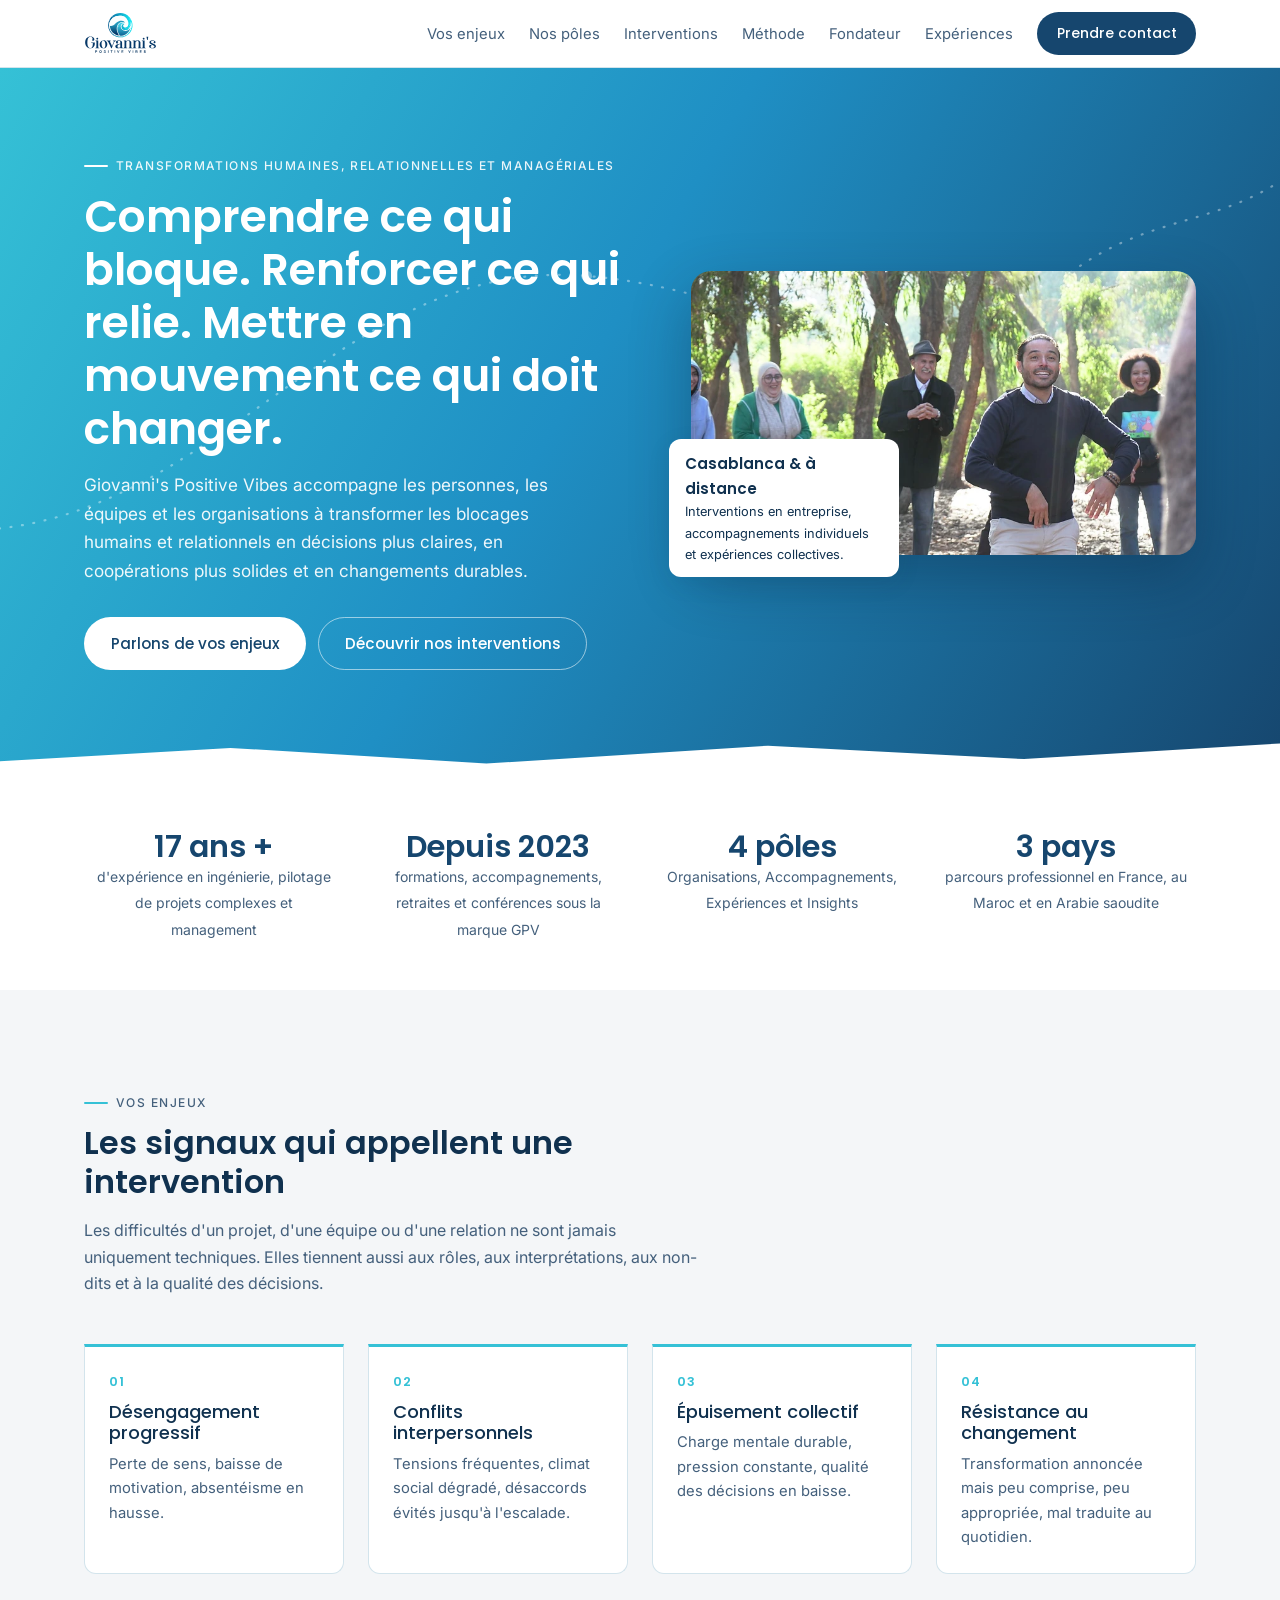
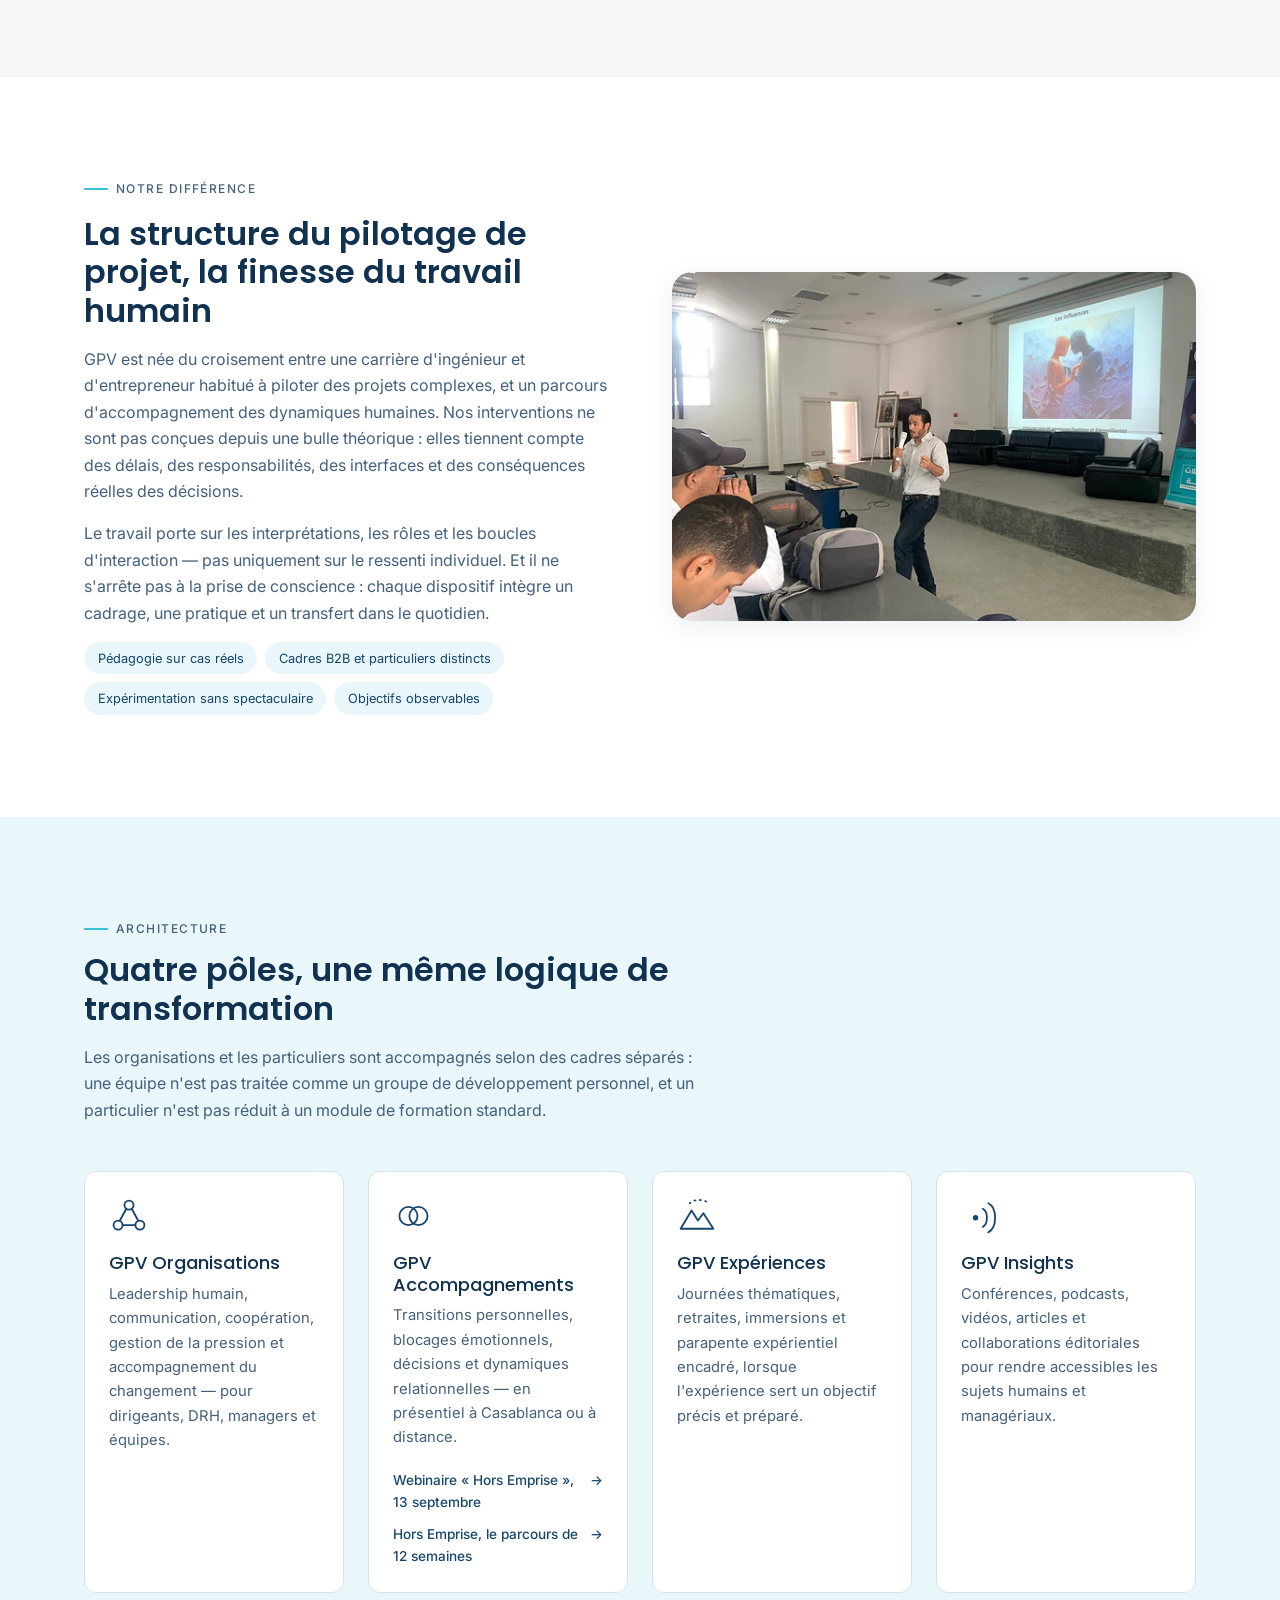
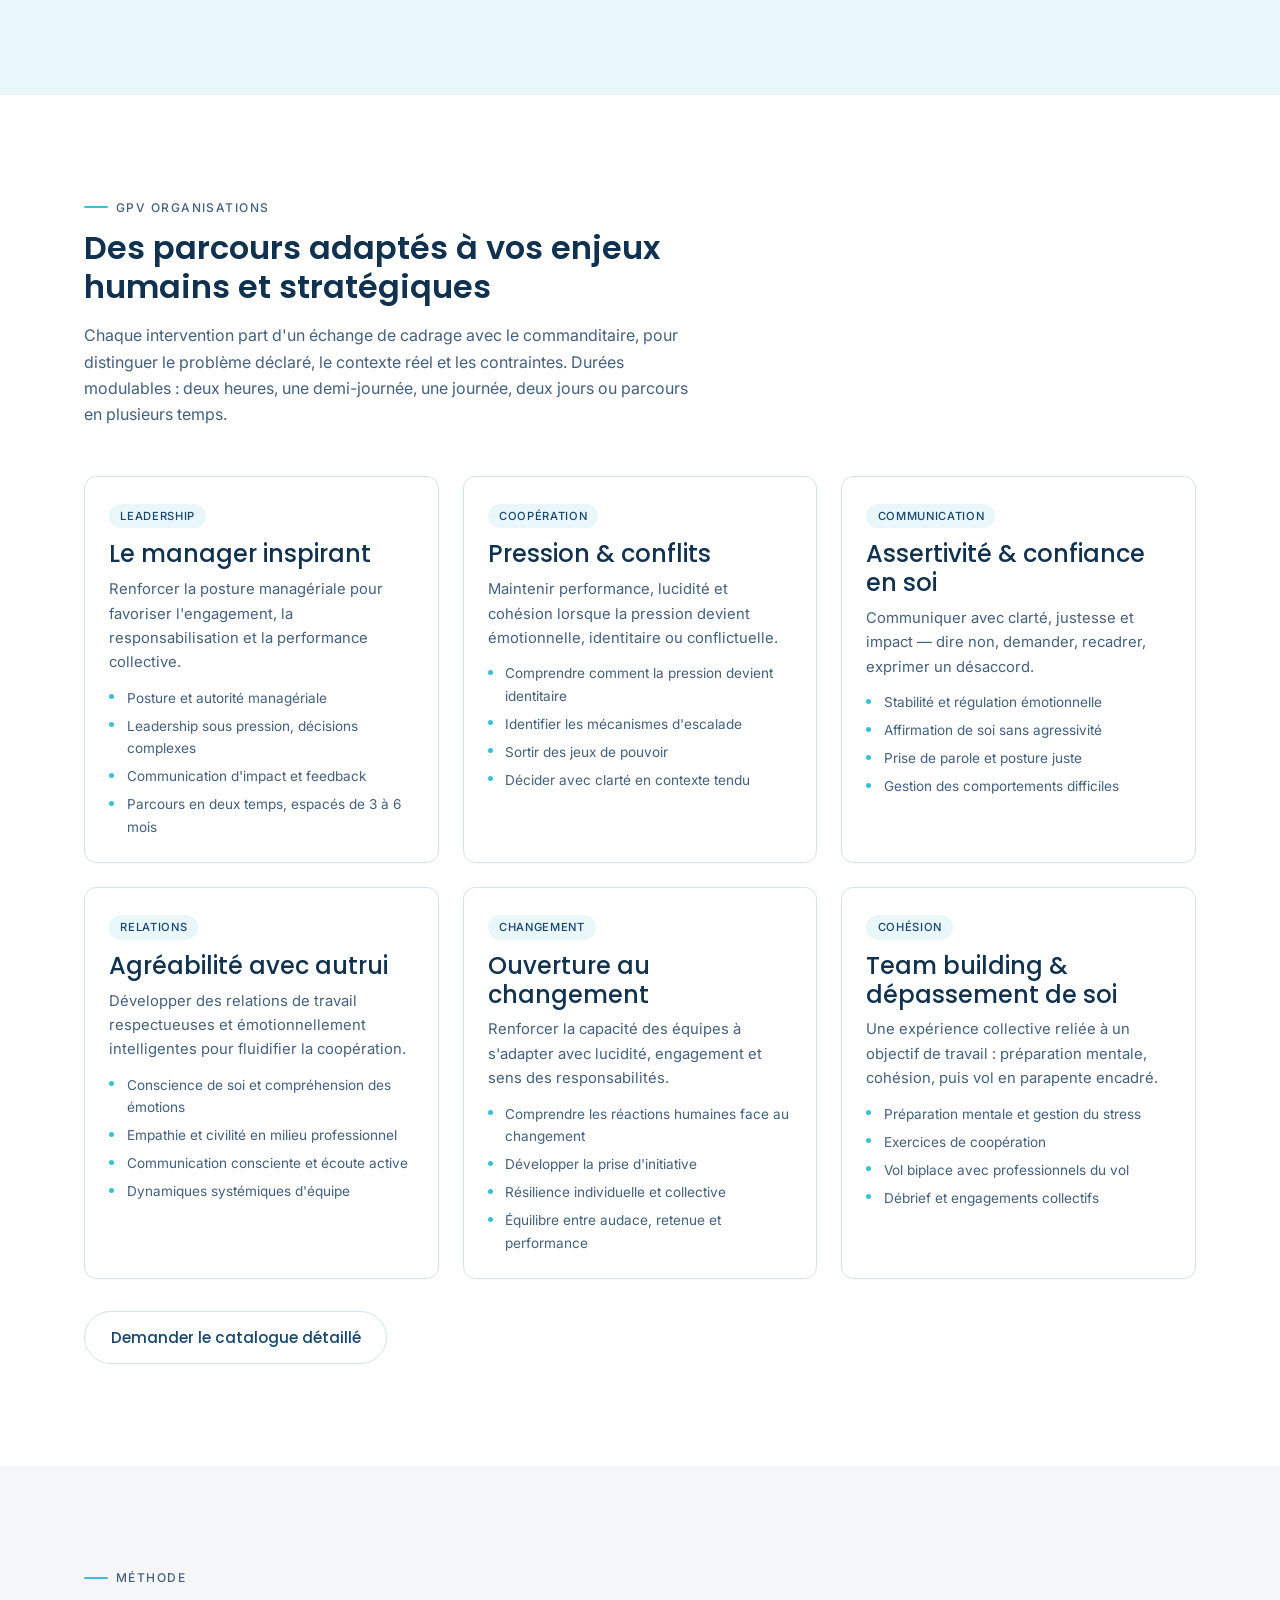
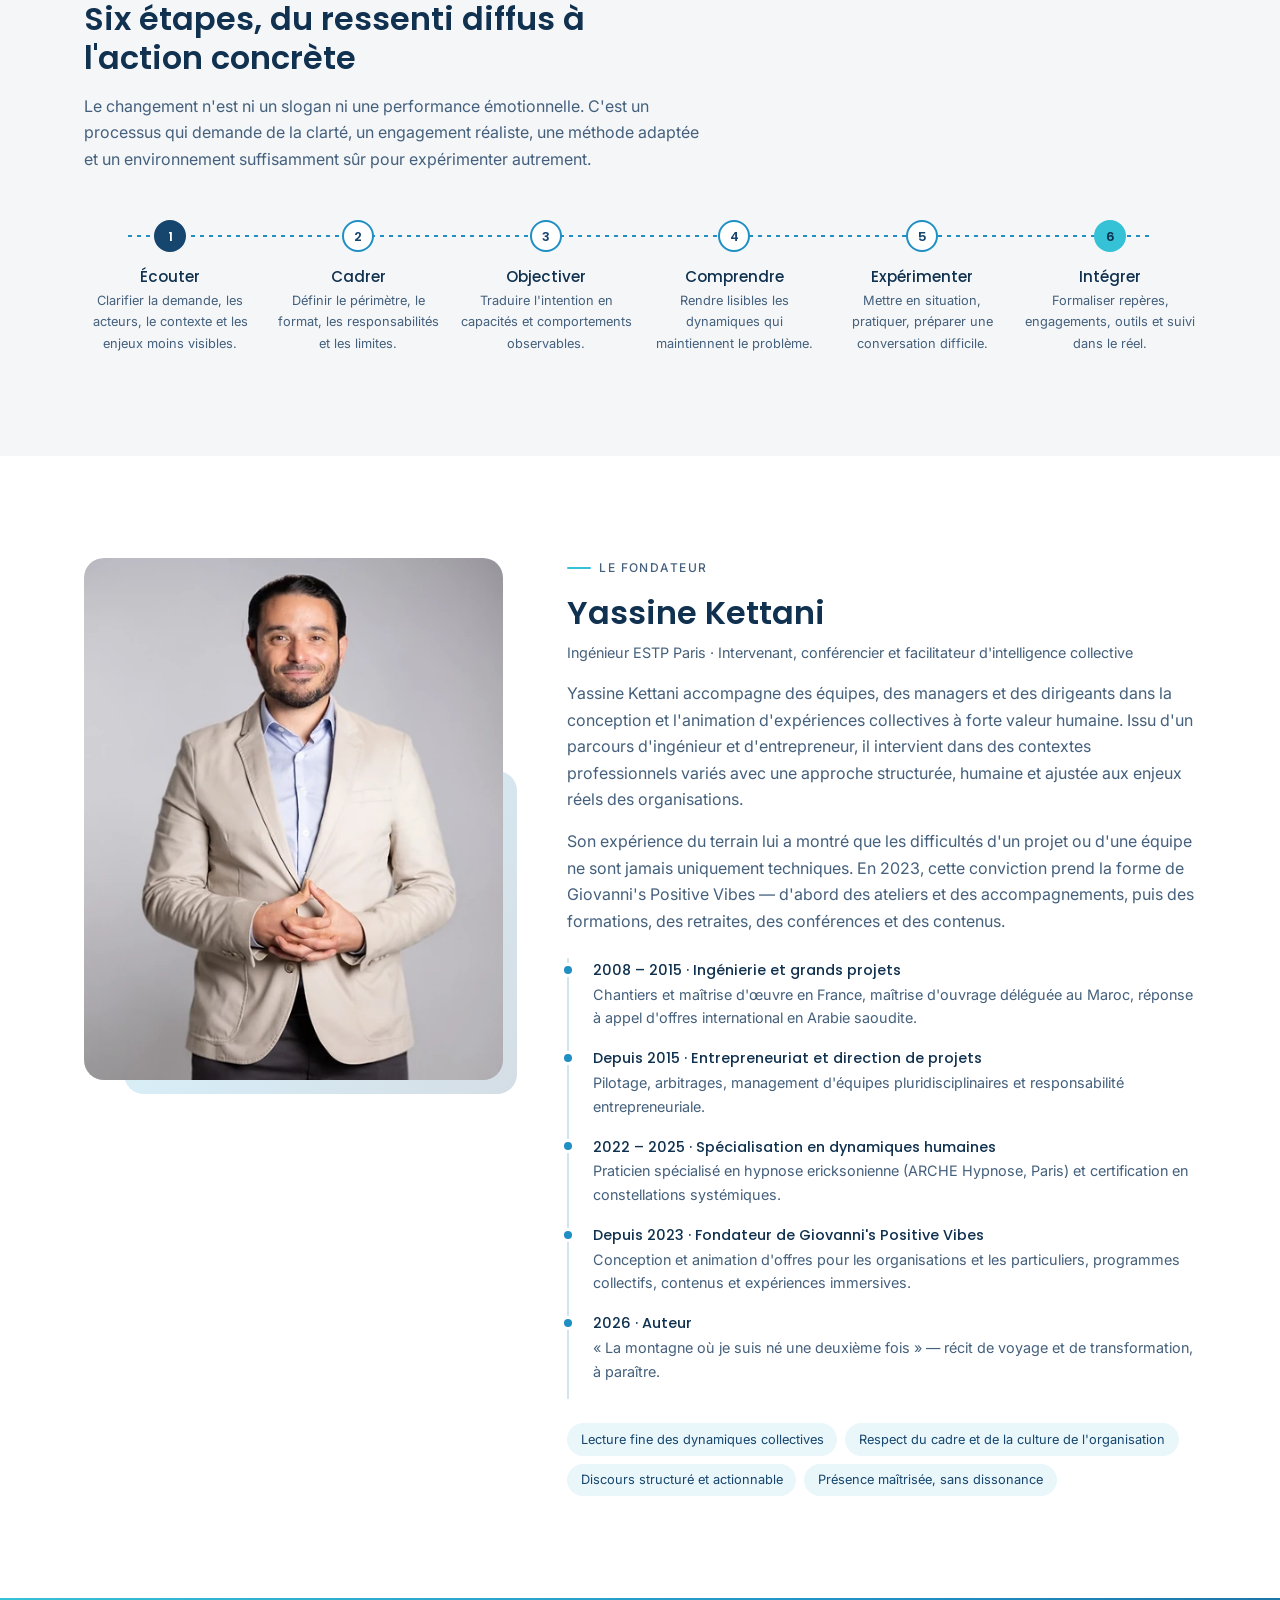
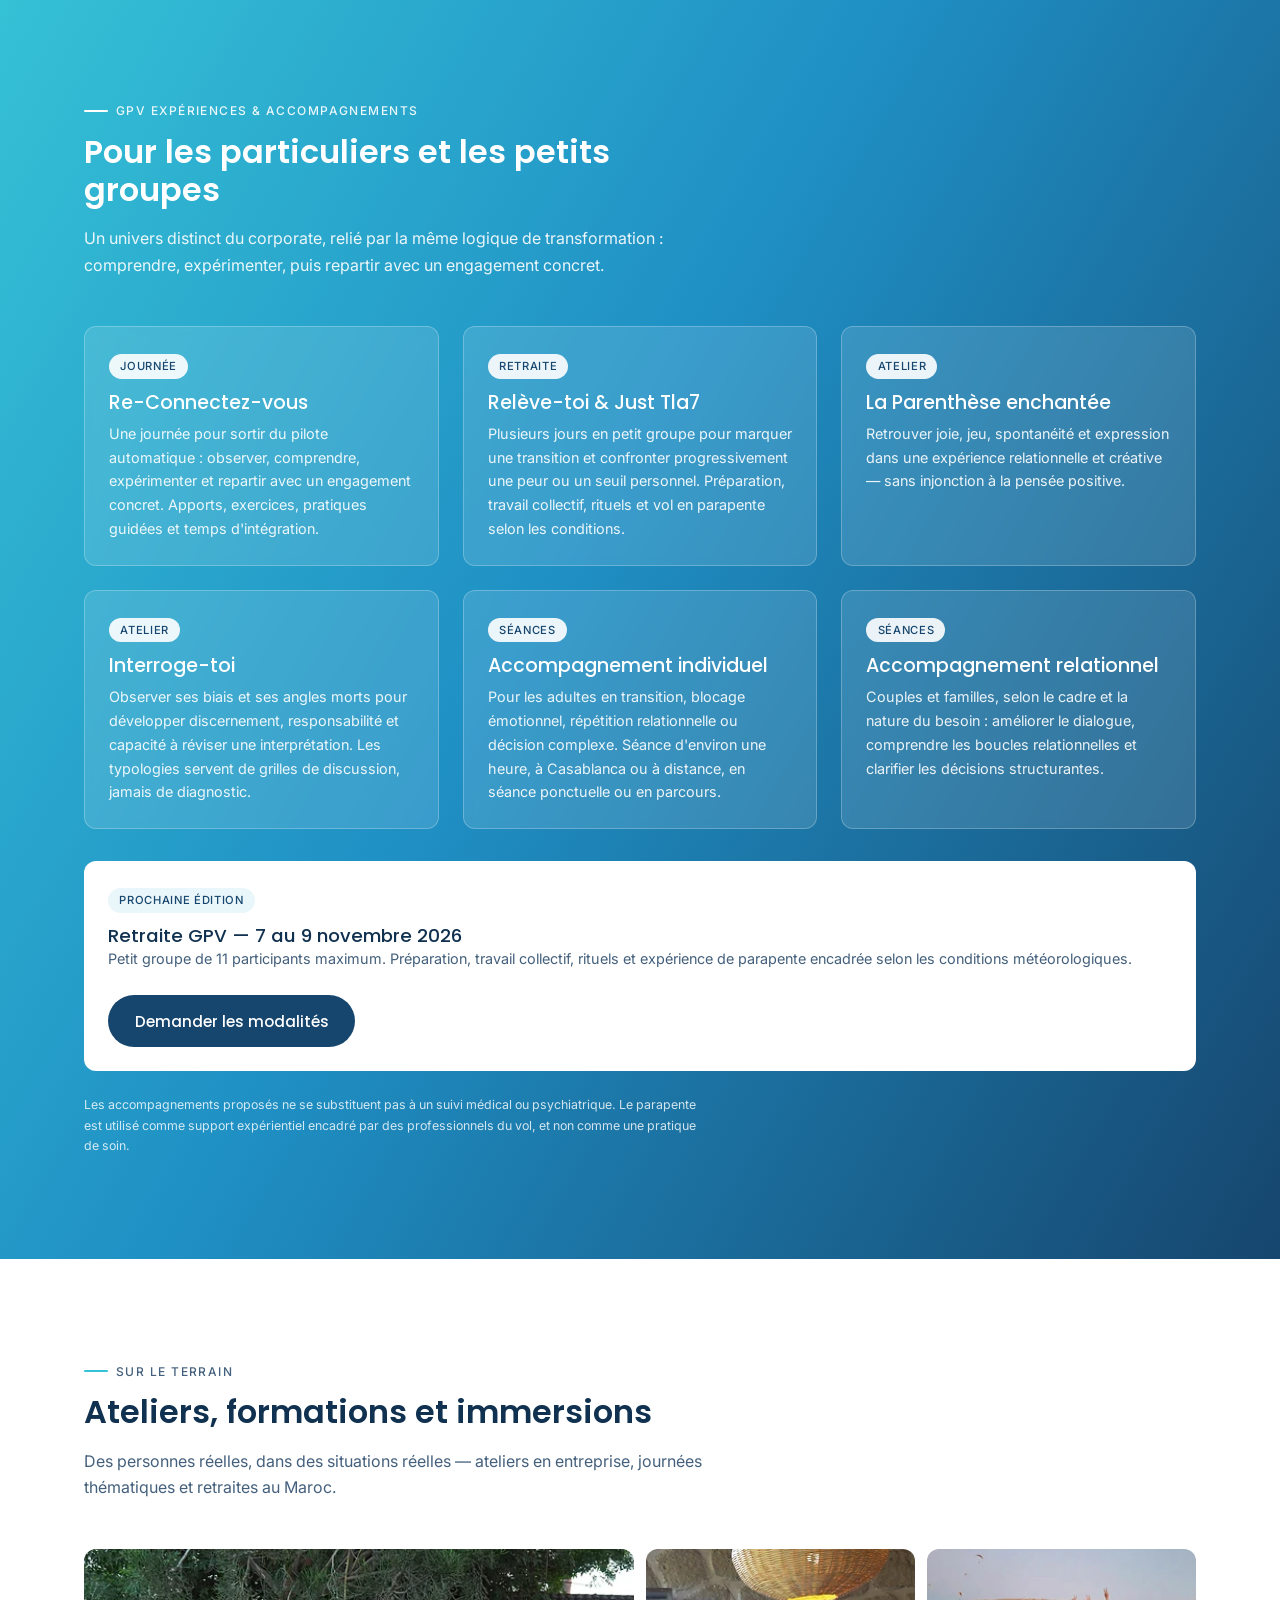
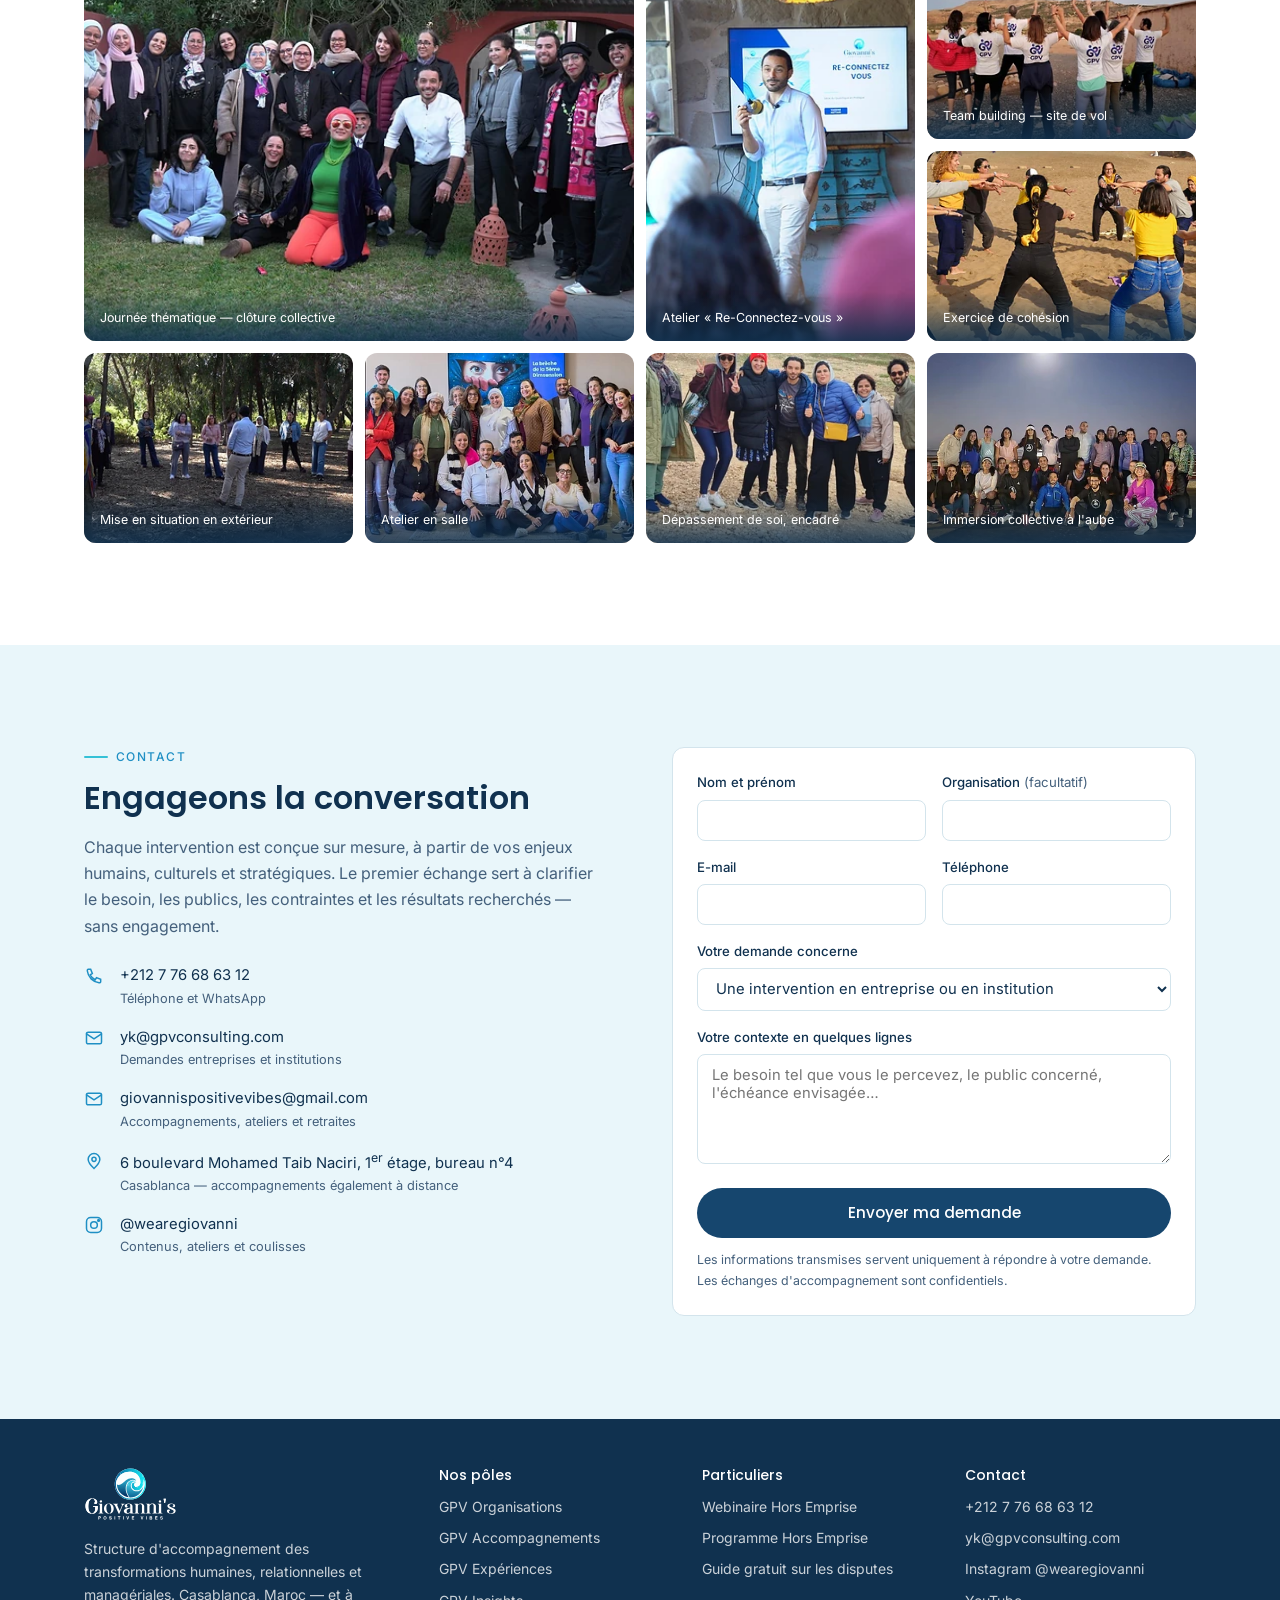
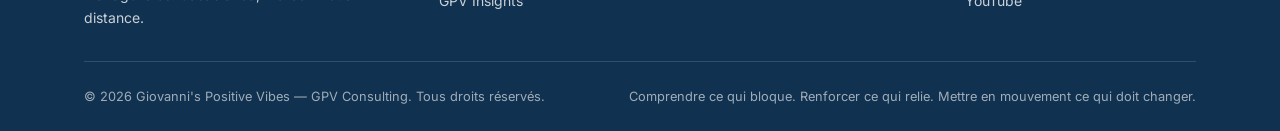
==== commit 8625e91e: "Relier /webinaire et /programme au reste du site Les deux pages n'étaient atteignables que par un li" ====
--- a/site/index.html
+++ b/site/index.html
@@ -195,6 +195,10 @@
         </div>
         <h4>GPV Accompagnements</h4>
         <p>Transitions personnelles, blocages émotionnels, décisions et dynamiques relationnelles — en présentiel à Casablanca ou à distance.</p>
+        <ul class="carte-liens">
+          <li><a href="webinaire/">Webinaire «&nbsp;Hors Emprise&nbsp;», 13 septembre</a></li>
+          <li><a href="programme/">Hors Emprise, le parcours de 12 semaines</a></li>
+        </ul>
       </div>
       <div class="carte">
         <div class="carte-picto">
@@ -606,6 +610,14 @@
           <li><a href="#experiences">GPV Accompagnements</a></li>
           <li><a href="#experiences">GPV Expériences</a></li>
           <li><a href="#fondateur">GPV Insights</a></li>
+        </ul>
+      </div>
+      <div>
+        <h4>Particuliers</h4>
+        <ul>
+          <li><a href="webinaire/">Webinaire Hors Emprise</a></li>
+          <li><a href="programme/">Programme Hors Emprise</a></li>
+          <li><a href="guide/">Guide gratuit sur les disputes</a></li>
         </ul>
       </div>
       <div>
--- a/site/css/style.css
+++ b/site/css/style.css
@@ -153,6 +153,17 @@
   content: ''; position: absolute; left: 0; top: .55em;
   width: 5px; height: 5px; border-radius: 50%; background: var(--gpv-accent);
 }
+/* liens d'une carte vers une page dédiée (webinaire, programme) — la couleur
+   d'action tranche sur le texte secondaire de la carte, sinon rien ne dit
+   qu'on peut cliquer. */
+.carte-liens { list-style: none; margin-top: var(--gpv-e-4); display: grid; gap: .4rem; }
+.carte-liens a {
+  font-size: .85rem; font-weight: 500; color: var(--gpv-action);
+  text-decoration: none; display: inline-flex; align-items: baseline; gap: .35rem;
+}
+.carte-liens a::after { content: '→'; }
+.carte-liens a:hover { color: var(--gpv-action-survol); text-decoration: underline; }
+
 .etiquette {
   display: inline-block; font-size: .7rem; font-weight: 500; letter-spacing: .06em;
   text-transform: uppercase; background: var(--gpv-fond-doux); color: var(--gpv-indigo);
@@ -272,7 +283,7 @@
 
 /* ============ pied de page ============ */
 .pied { background: var(--gpv-fond-sombre); color: rgba(255,255,255,.78); padding: var(--gpv-e-12) 0 var(--gpv-e-6); font-size: .875rem; }
-.pied-haut { display: grid; grid-template-columns: 1.4fr 1fr 1fr; gap: var(--gpv-e-8); padding-bottom: var(--gpv-e-8); border-bottom: 1px solid rgba(255,255,255,.14); }
+.pied-haut { display: grid; grid-template-columns: 1.4fr 1fr 1fr 1fr; gap: var(--gpv-e-8); padding-bottom: var(--gpv-e-8); border-bottom: 1px solid rgba(255,255,255,.14); }
 .pied img { height: 54px; width: auto; margin-bottom: var(--gpv-e-4); }
 .pied h4 { color: var(--gpv-blanc); font-size: .875rem; margin-bottom: var(--gpv-e-3); }
 .pied ul { list-style: none; }
